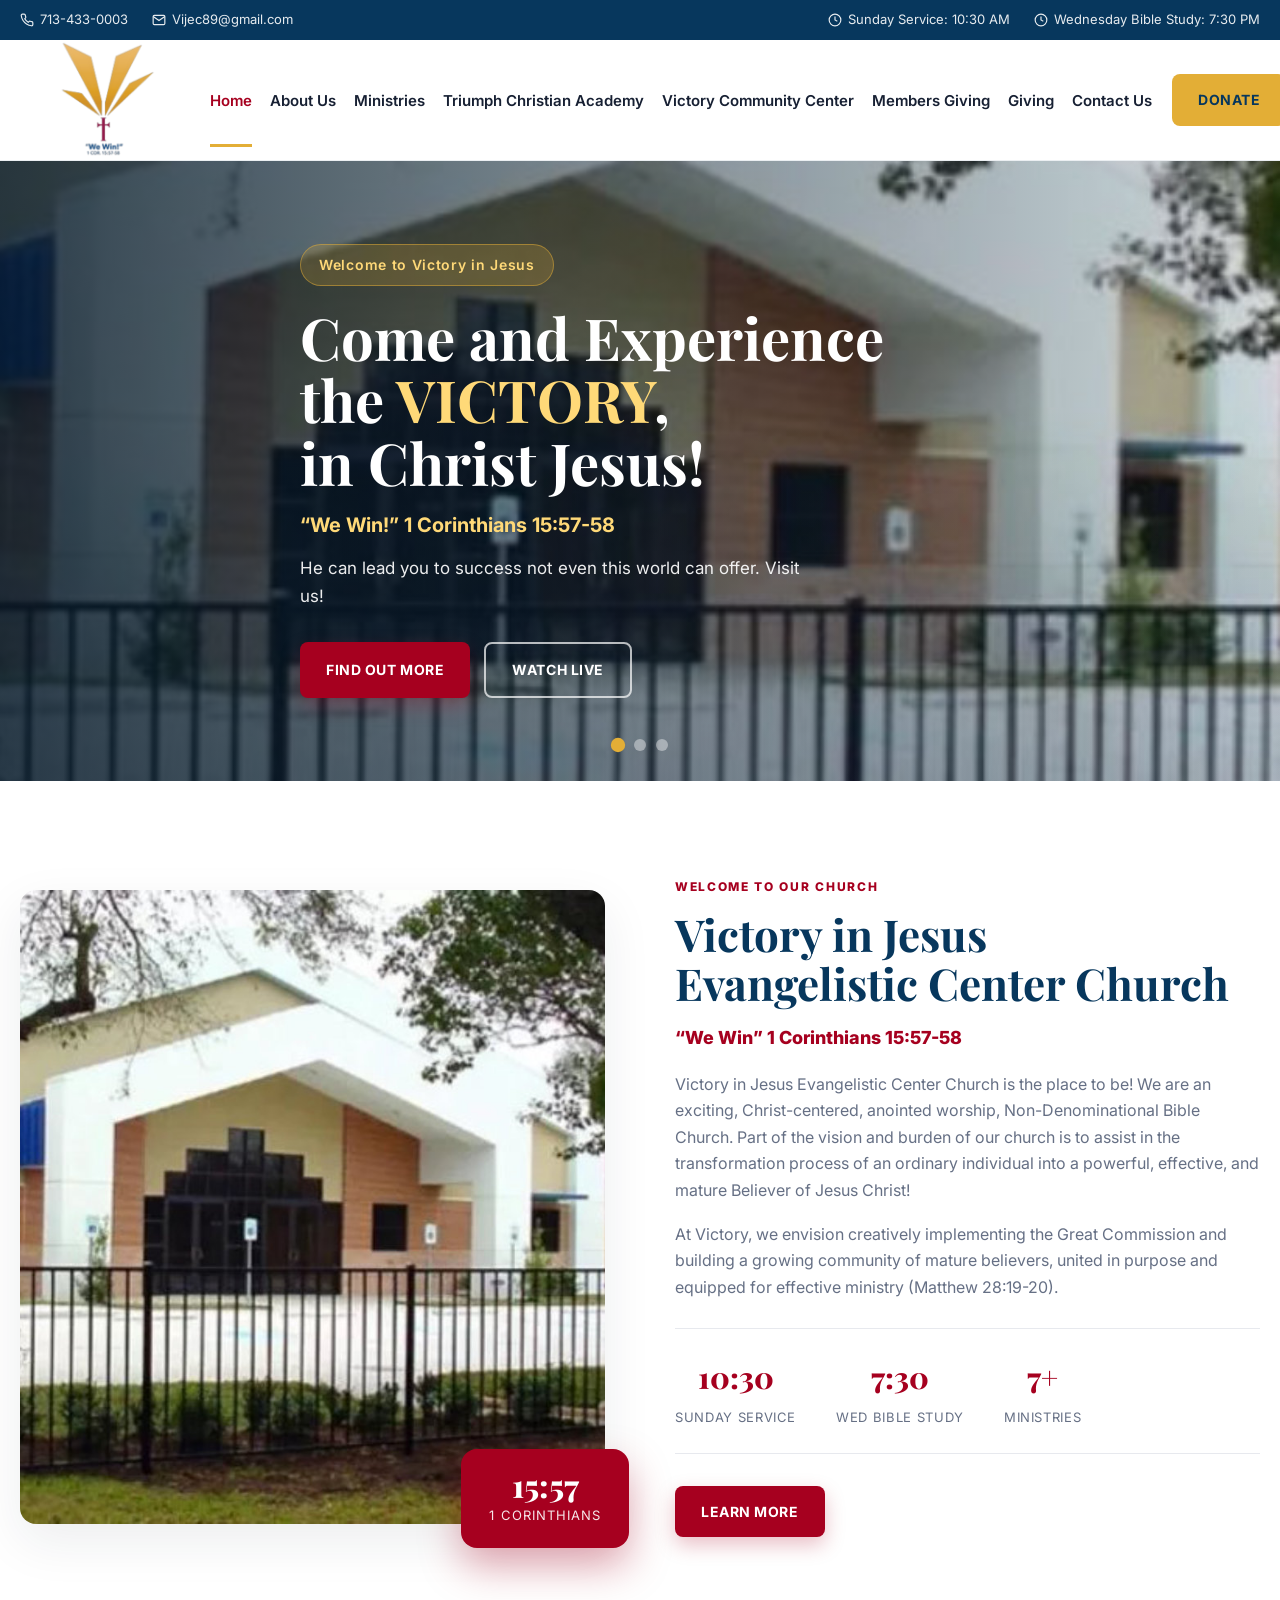
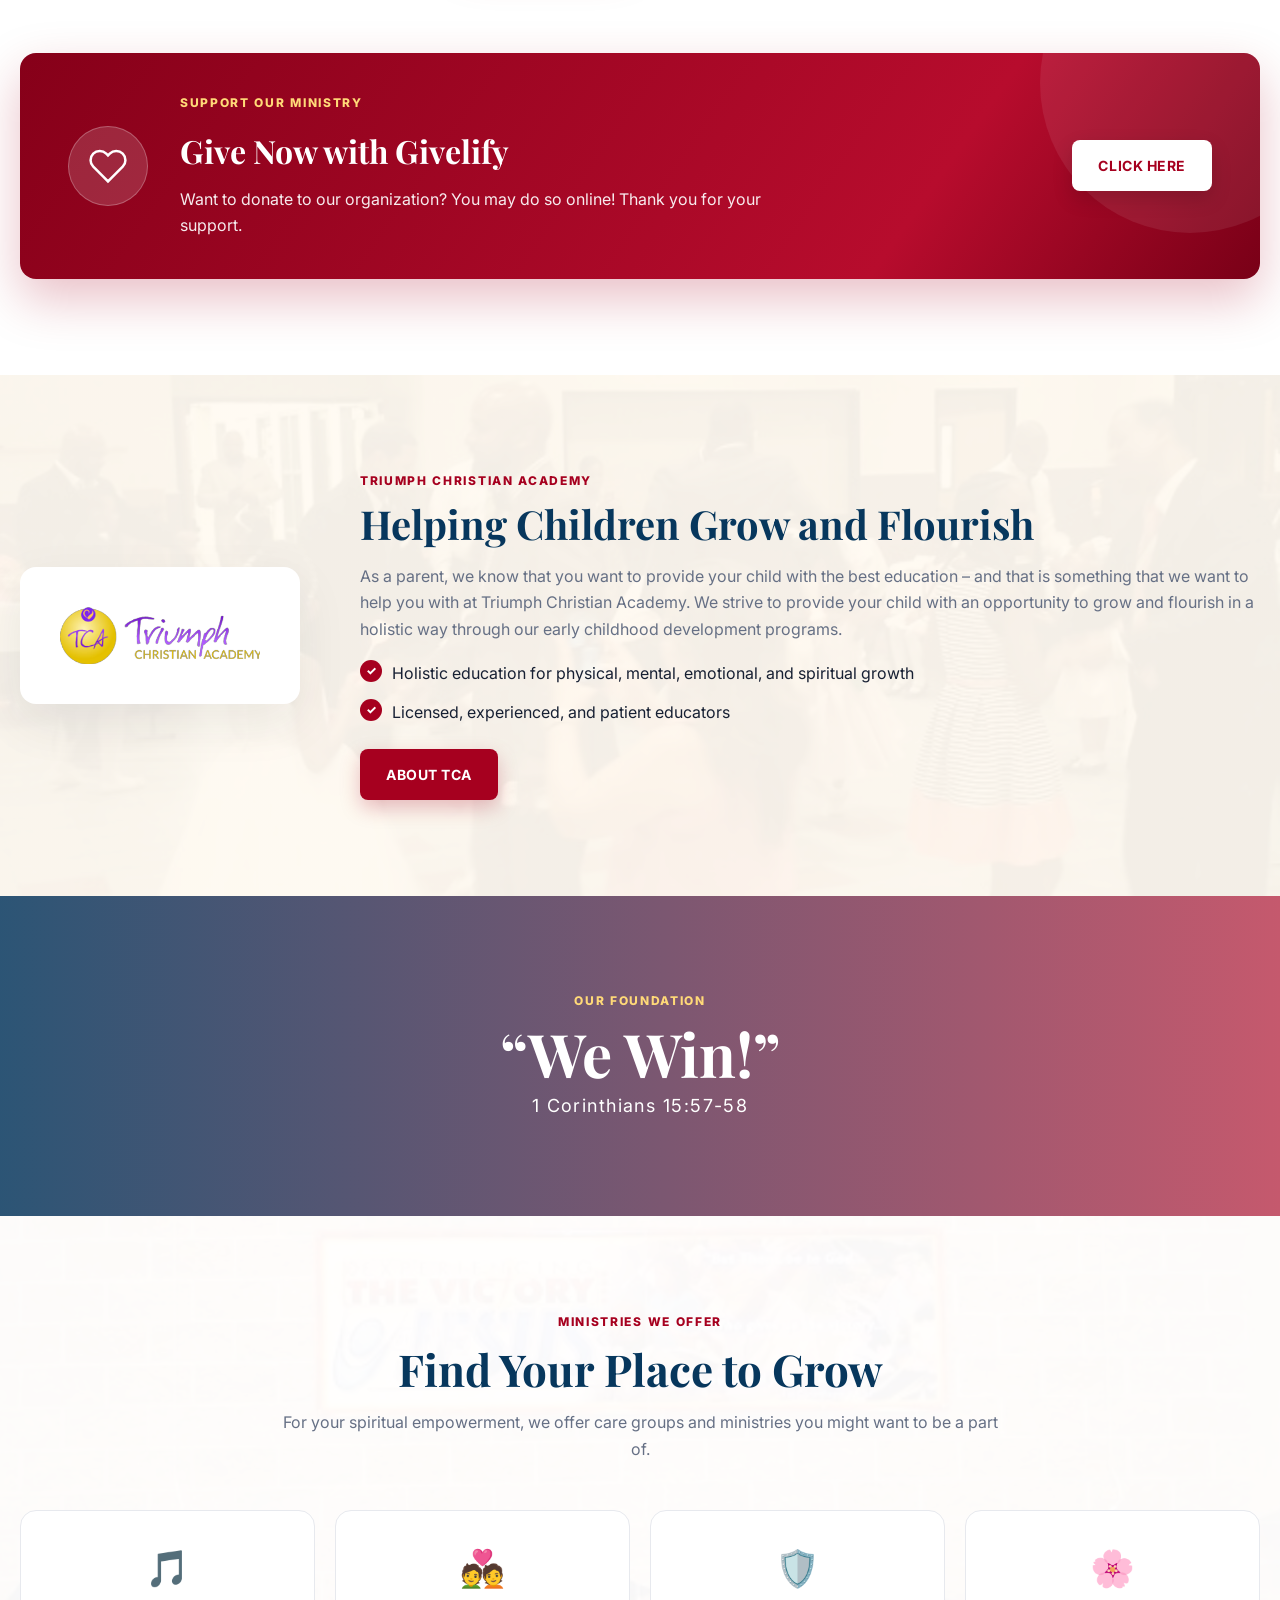
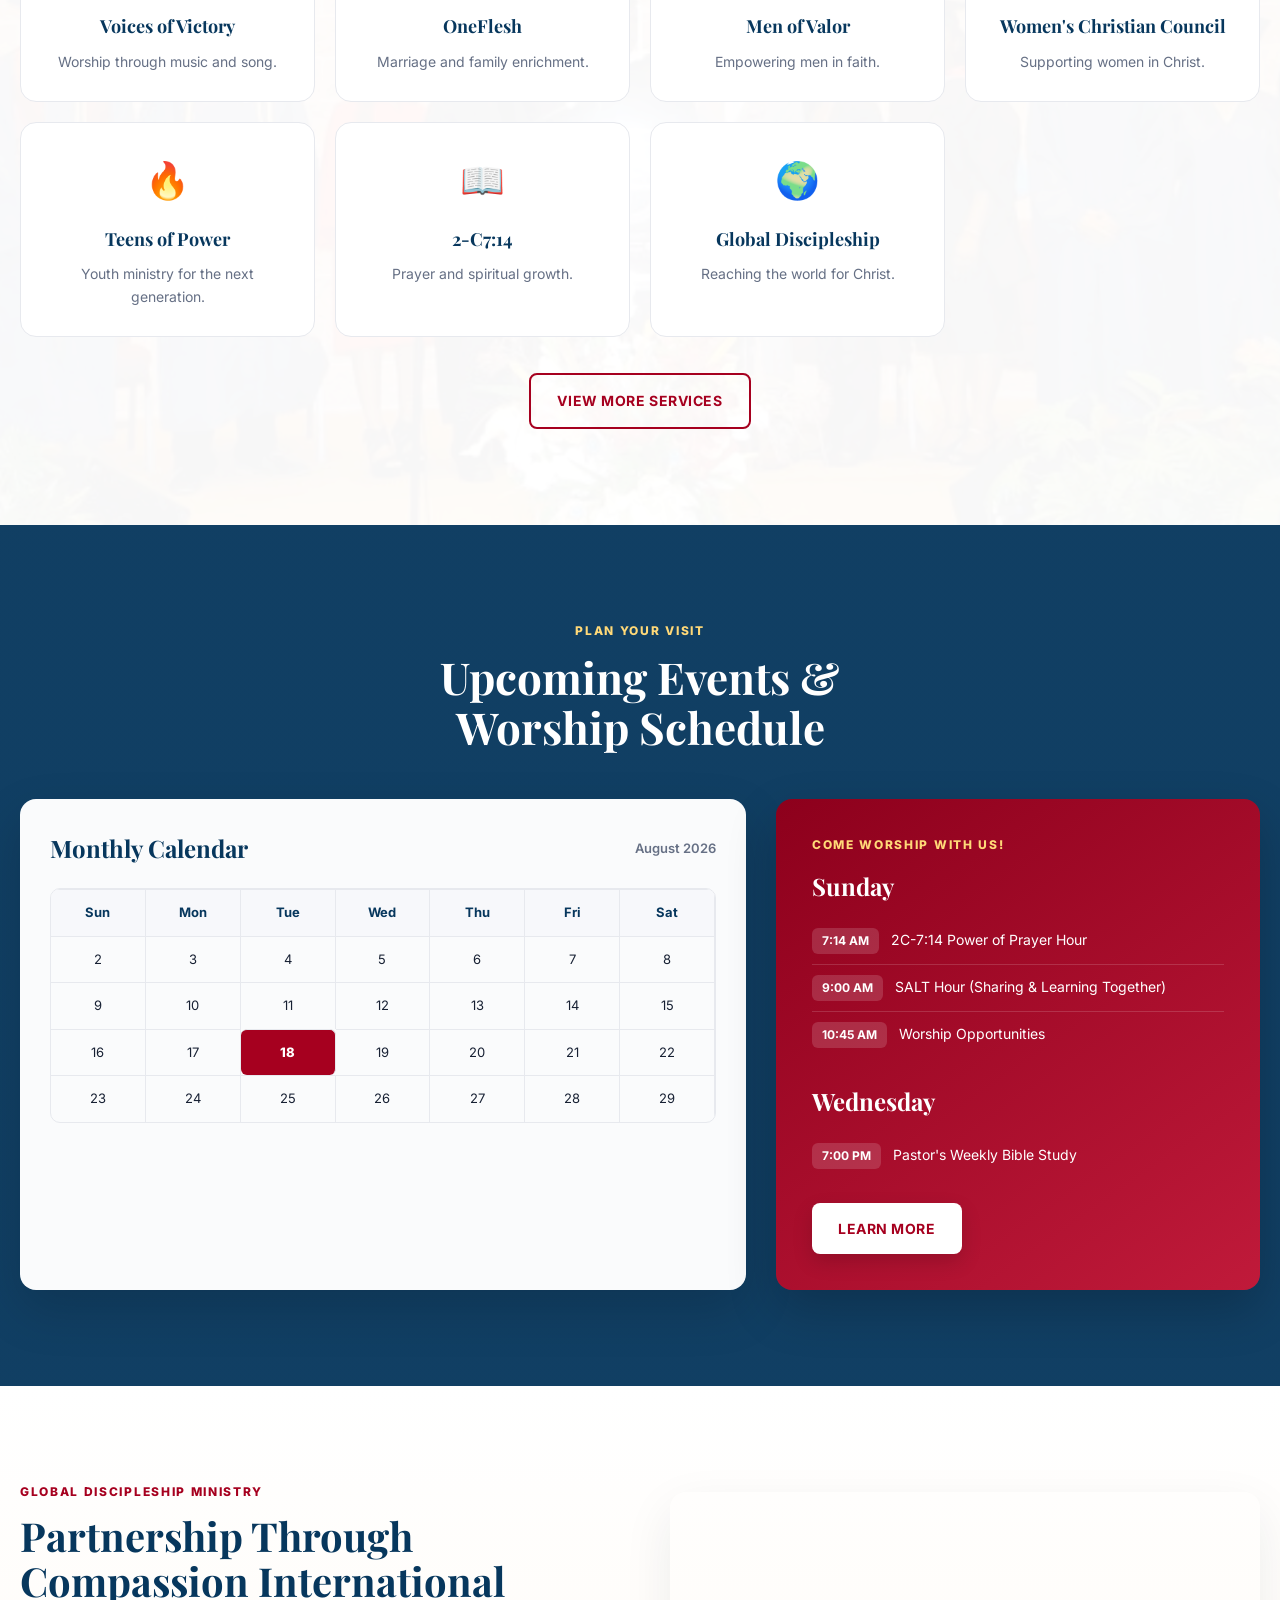
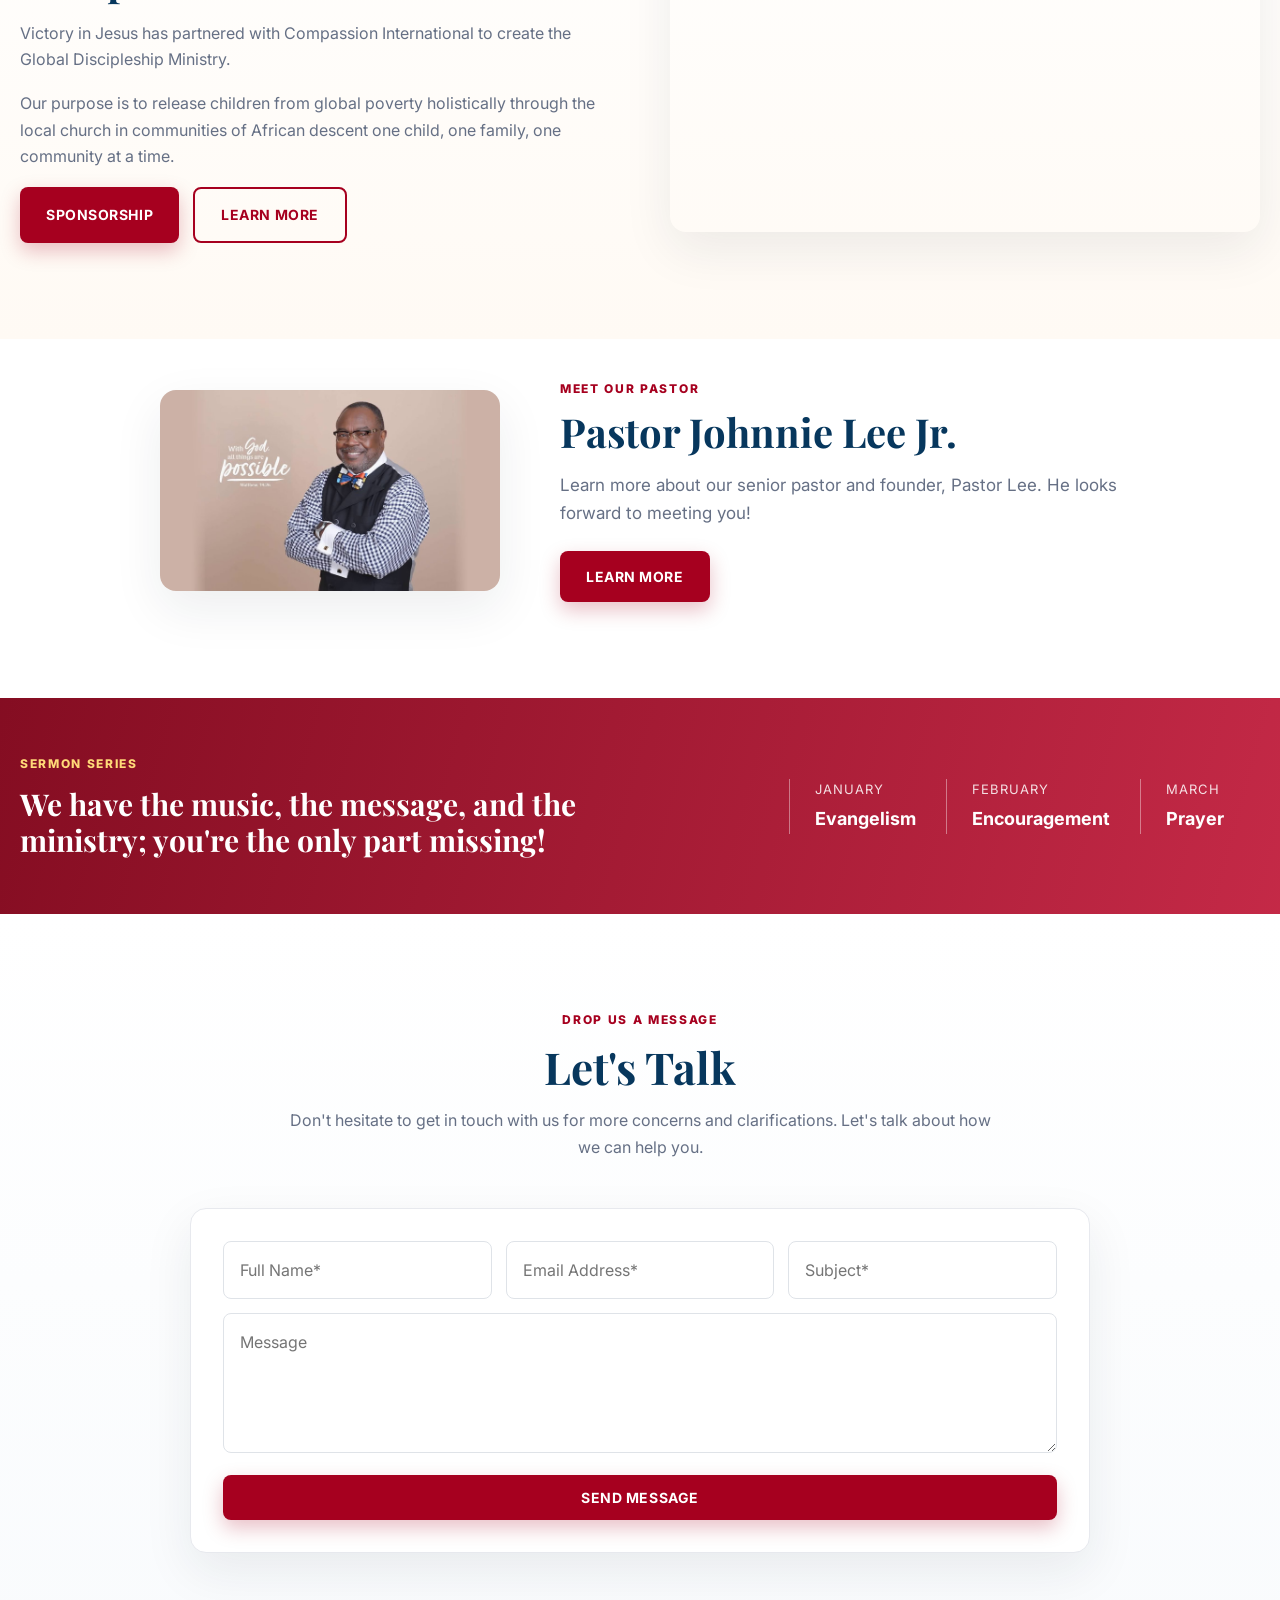
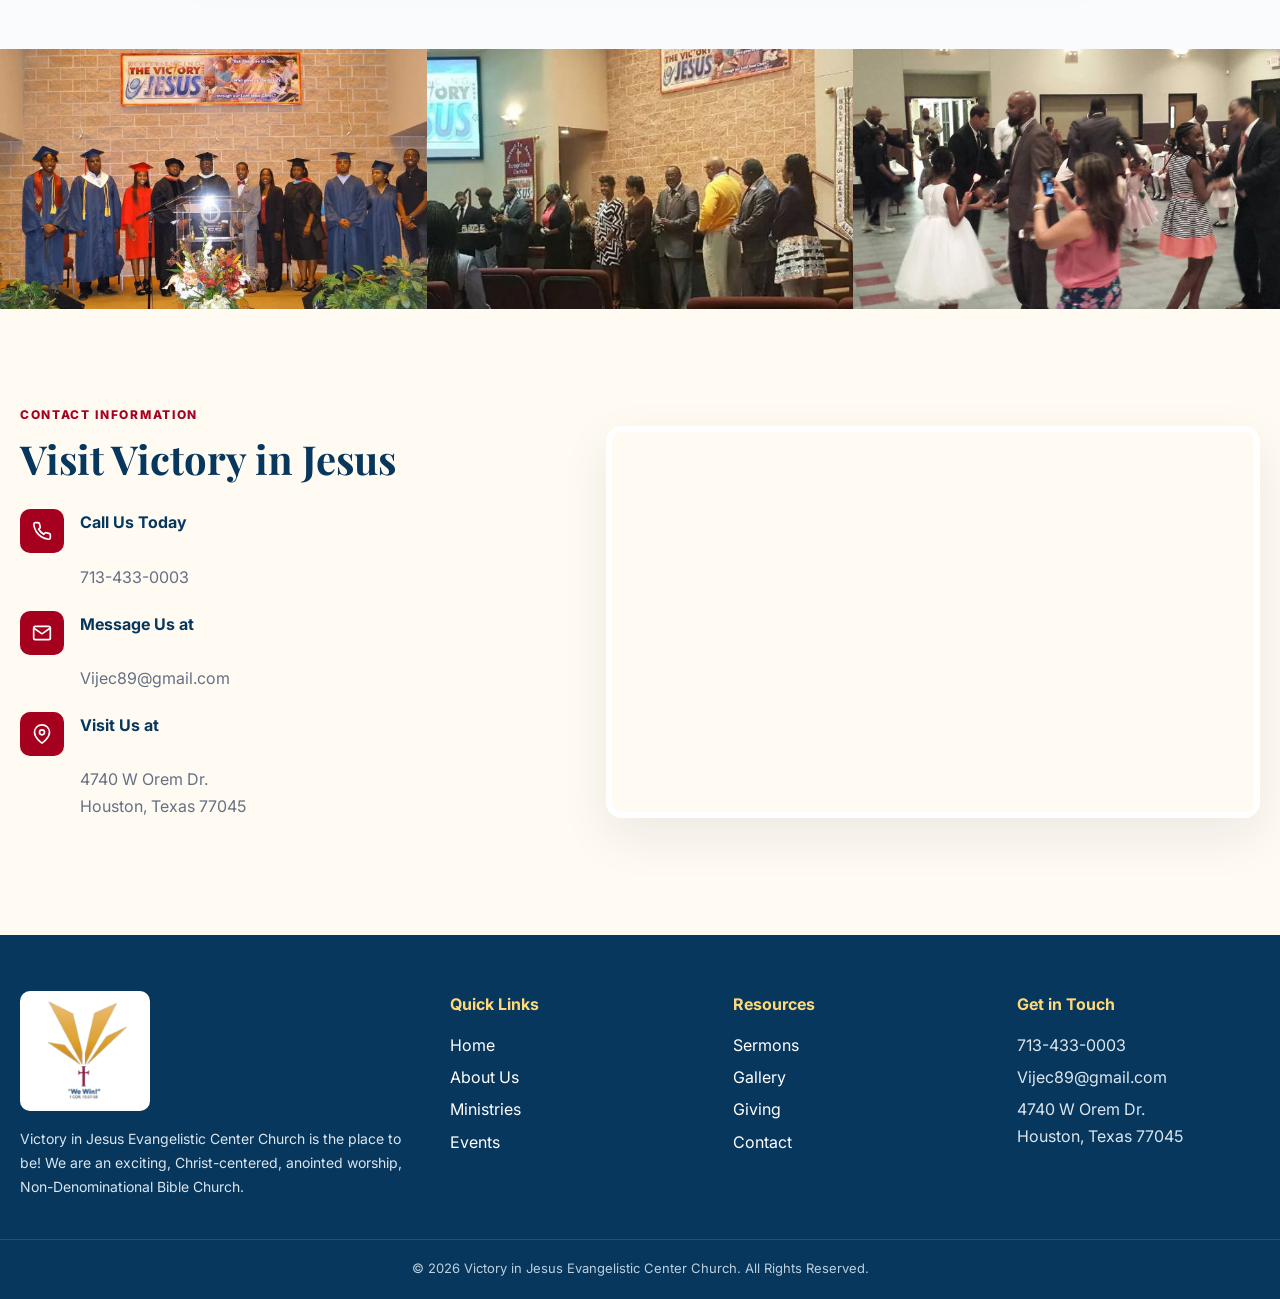
==== index2.html @ 9e67692f "Add index2.html and style2.css with modern layout and flashing image banner" ====
<!DOCTYPE html>
<html lang="en">
<head>
  <meta charset="UTF-8" />
  <meta name="viewport" content="width=device-width, initial-scale=1.0" />
  <title>Victory in Jesus Evangelistic Center Church</title>
  <meta name="description" content="Victory in Jesus Evangelistic Center Church offers spiritual connectedness in all our worship services. Join us as we praise and glorify the Lord." />
  <link rel="stylesheet" href="style2.css" />
</head>
<body>
  <!-- Top Info Bar -->
  <div class="topbar">
    <div class="container topbar-inner">
      <div class="topbar-left">
        <span class="topbar-item"><svg viewBox="0 0 24 24" width="14" height="14" fill="none" stroke="currentColor" stroke-width="2"><path d="M22 16.92v3a2 2 0 0 1-2.18 2 19.79 19.79 0 0 1-8.63-3.07 19.5 19.5 0 0 1-6-6 19.79 19.79 0 0 1-3.07-8.67A2 2 0 0 1 4.11 2h3a2 2 0 0 1 2 1.72c.127.96.361 1.903.7 2.81a2 2 0 0 1-.45 2.11L8.09 9.91a16 16 0 0 0 6 6l1.27-1.27a2 2 0 0 1 2.11-.45c.907.339 1.85.573 2.81.7A2 2 0 0 1 22 16.92z"/></svg> 713-433-0003</span>
        <span class="topbar-item"><svg viewBox="0 0 24 24" width="14" height="14" fill="none" stroke="currentColor" stroke-width="2"><path d="M4 4h16c1.1 0 2 .9 2 2v12c0 1.1-.9 2-2 2H4c-1.1 0-2-.9-2-2V6c0-1.1.9-2 2-2z"/><polyline points="22,6 12,13 2,6"/></svg> Vijec89@gmail.com</span>
      </div>
      <div class="topbar-right">
        <span class="topbar-item"><svg viewBox="0 0 24 24" width="14" height="14" fill="none" stroke="currentColor" stroke-width="2"><circle cx="12" cy="12" r="10"/><polyline points="12 6 12 12 16 14"/></svg> Sunday Service: 10:30 AM</span>
        <span class="topbar-item"><svg viewBox="0 0 24 24" width="14" height="14" fill="none" stroke="currentColor" stroke-width="2"><circle cx="12" cy="12" r="10"/><polyline points="12 6 12 12 16 14"/></svg> Wednesday Bible Study: 7:30 PM</span>
      </div>
    </div>
  </div>

  <!-- Header / Navigation -->
  <header class="site-header">
    <div class="container nav-wrap">
      <a class="brand" href="#home"><img src="assets/logo.png" alt="Victory in Jesus Evangelistic Center Church logo" /></a>
      <nav class="main-nav">
        <a href="#home" class="active">Home</a>
        <a href="#about">About Us</a>
        <a href="#ministries">Ministries</a>
        <a href="https://www.triumphchristianacademy.org/" target="_blank" rel="noopener">Triumph Christian Academy</a>
        <a href="#community">Victory Community Center</a>
        <a href="https://www.eservicepayments.com/cgi-bin/Vanco_ver3.vps?appver3=Fi1giPL8kwX_Oe1AO50jRn6QIRr09kpS1Me50FRWV3vHO3iVYxvvxhHjRfLOeq662EvVVAEjqawDomKT1pbouVjZ_iTML1SszO93DL1hI_k=" target="_blank" rel="noopener">Members Giving</a>
        <a href="#donation">Giving</a>
        <a href="#contact">Contact Us</a>
      </nav>
      <a class="btn btn-donate" href="#donation">Donate</a>
    </div>
  </header>

  <main>
    <!-- Hero Banner with Flashing Images -->
    <section class="hero" id="home">
      <div class="hero-slider">
        <div class="slide slide-1 active"></div>
        <div class="slide slide-2"></div>
        <div class="slide slide-3"></div>
      </div>
      <div class="hero-overlay"></div>
      <div class="container hero-copy">
        <span class="hero-badge">Welcome to Victory in Jesus</span>
        <h1>Come and Experience the <span class="accent">VICTORY</span>, in Christ Jesus!</h1>
        <p class="scripture">“We Win!” 1 Corinthians 15:57-58</p>
        <p class="hero-sub">He can lead you to success not even this world can offer. Visit us!</p>
        <div class="actions">
          <a class="btn btn-primary" href="#about">Find Out More</a>
          <a class="btn btn-ghost" href="#sermons">Watch Live</a>
        </div>
      </div>
      <div class="hero-dots">
        <span class="dot active" data-slide="0"></span>
        <span class="dot" data-slide="1"></span>
        <span class="dot" data-slide="2"></span>
      </div>
    </section>

    <!-- About / Welcome -->
    <section class="section about-section reveal" id="about">
      <div class="container about-grid">
        <div class="about-image">
          <img src="assets/church.jpg" alt="Victory in Jesus Evangelistic Center Church building" />
          <div class="about-badge">
            <span class="badge-num">15:57</span>
            <span class="badge-text">1 Corinthians</span>
          </div>
        </div>
        <div class="about-content">
          <span class="section-kicker">Welcome to Our Church</span>
          <h2>Victory in Jesus Evangelistic Center Church</h2>
          <p class="lead">“We Win” 1 Corinthians 15:57-58</p>
          <p>Victory in Jesus Evangelistic Center Church is the place to be! We are an exciting, Christ-centered, anointed worship, Non-Denominational Bible Church. Part of the vision and burden of our church is to assist in the transformation process of an ordinary individual into a powerful, effective, and mature Believer of Jesus Christ!</p>
          <p>At Victory, we envision creatively implementing the Great Commission and building a growing community of mature believers, united in purpose and equipped for effective ministry (Matthew 28:19-20).</p>
          <div class="about-stats">
            <div class="stat"><span class="stat-num">10:30</span><span class="stat-label">Sunday Service</span></div>
            <div class="stat"><span class="stat-num">7:30</span><span class="stat-label">Wed Bible Study</span></div>
            <div class="stat"><span class="stat-num">7+</span><span class="stat-label">Ministries</span></div>
          </div>
          <a class="btn btn-primary" href="#ministries">Learn More</a>
        </div>
      </div>
    </section>

    <!-- Giving Feature -->
    <section class="section giving-section reveal" id="donation">
      <div class="container">
        <div class="giving-card">
          <div class="giving-icon">
            <svg viewBox="0 0 24 24" width="40" height="40" fill="none" stroke="currentColor" stroke-width="1.5"><path d="M20.84 4.61a5.5 5.5 0 0 0-7.78 0L12 5.67l-1.06-1.06a5.5 5.5 0 0 0-7.78 7.78l1.06 1.06L12 21.23l7.78-7.78 1.06-1.06a5.5 5.5 0 0 0 0-7.78z"/></svg>
          </div>
          <div class="giving-content">
            <span class="section-kicker light">Support Our Ministry</span>
            <h2>Give Now with Givelify</h2>
            <p>Want to donate to our organization? You may do so online! Thank you for your support.</p>
          </div>
          <a class="btn btn-light" href="https://www.givelify.com/donate/victory-in-jesus-evangelistic-center-church-houston-tx-2j7wy5MjAzMTk=/donation/amount" target="_blank" rel="noopener">Click Here</a>
        </div>
      </div>
    </section>

    <!-- Triumph Christian Academy -->
    <section class="section academy-section reveal">
      <div class="container academy-grid">
        <div class="academy-logo">
          <img src="assets/tca-logo.png" alt="Triumph Christian Academy logo" />
        </div>
        <div class="academy-content">
          <span class="section-kicker">Triumph Christian Academy</span>
          <h2>Helping Children Grow and Flourish</h2>
          <p>As a parent, we know that you want to provide your child with the best education – and that is something that we want to help you with at Triumph Christian Academy. We strive to provide your child with an opportunity to grow and flourish in a holistic way through our early childhood development programs.</p>
          <ul class="check-list">
            <li>Holistic education for physical, mental, emotional, and spiritual growth</li>
            <li>Licensed, experienced, and patient educators</li>
          </ul>
          <a class="btn btn-primary" href="https://www.triumphchristianacademy.org/" target="_blank" rel="noopener">About TCA</a>
        </div>
      </div>
    </section>

    <!-- Scripture Parallax -->
    <section class="parallax-band parallax-faith" aria-label="Scripture highlight">
      <div class="parallax-overlay"></div>
      <div class="container parallax-content reveal">
        <span class="section-kicker light">Our Foundation</span>
        <h2>“We Win!”</h2>
        <p>1 Corinthians 15:57-58</p>
      </div>
    </section>

    <!-- Ministries -->
    <section class="section ministries-section reveal" id="ministries">
      <div class="container">
        <div class="section-heading centered">
          <span class="section-kicker">Ministries We Offer</span>
          <h2>Find Your Place to Grow</h2>
          <p>For your spiritual empowerment, we offer care groups and ministries you might want to be a part of.</p>
        </div>
        <div class="ministry-grid">
          <div class="ministry-card"><div class="ministry-icon">🎵</div><h3>Voices of Victory</h3><p>Worship through music and song.</p></div>
          <div class="ministry-card"><div class="ministry-icon">💑</div><h3>OneFlesh</h3><p>Marriage and family enrichment.</p></div>
          <div class="ministry-card"><div class="ministry-icon">🛡️</div><h3>Men of Valor</h3><p>Empowering men in faith.</p></div>
          <div class="ministry-card"><div class="ministry-icon">🌸</div><h3>Women's Christian Council</h3><p>Supporting women in Christ.</p></div>
          <div class="ministry-card"><div class="ministry-icon">🔥</div><h3>Teens of Power</h3><p>Youth ministry for the next generation.</p></div>
          <div class="ministry-card"><div class="ministry-icon">📖</div><h3>2-C7:14</h3><p>Prayer and spiritual growth.</p></div>
          <div class="ministry-card"><div class="ministry-icon">🌍</div><h3>Global Discipleship</h3><p>Reaching the world for Christ.</p></div>
        </div>
        <div class="centered"><a class="btn btn-outline" href="#ministries">View More Services</a></div>
      </div>
    </section>

    <!-- Events & Worship -->
    <section class="section events-section reveal" id="events">
      <div class="container">
        <div class="section-heading centered">
          <span class="section-kicker light">Plan Your Visit</span>
          <h2>Upcoming Events & Worship Schedule</h2>
        </div>
        <div class="events-grid">
          <div class="calendar-card">
            <div class="calendar-head"><h3>Monthly Calendar</h3><span>August 2026</span></div>
            <div class="calendar">
              <div class="calendar-weekdays"><span>Sun</span><span>Mon</span><span>Tue</span><span>Wed</span><span>Thu</span><span>Fri</span><span>Sat</span></div>
              <div class="calendar-days">
                <span>2</span><span>3</span><span>4</span><span>5</span><span>6</span><span>7</span><span>8</span>
                <span>9</span><span>10</span><span>11</span><span>12</span><span>13</span><span>14</span><span>15</span>
                <span>16</span><span>17</span><span class="event-day">18</span><span>19</span><span>20</span><span>21</span><span>22</span>
                <span>23</span><span>24</span><span>25</span><span>26</span><span>27</span><span>28</span><span>29</span>
              </div>
            </div>
          </div>
          <div class="worship-card">
            <span class="section-kicker light">Come Worship with Us!</span>
            <div class="worship-day">
              <h3>Sunday</h3>
              <ul>
                <li><span class="time">7:14 AM</span> 2C-7:14 Power of Prayer Hour</li>
                <li><span class="time">9:00 AM</span> SALT Hour (Sharing & Learning Together)</li>
                <li><span class="time">10:45 AM</span> Worship Opportunities</li>
              </ul>
            </div>
            <div class="worship-day">
              <h3>Wednesday</h3>
              <ul>
                <li><span class="time">7:00 PM</span> Pastor's Weekly Bible Study</li>
              </ul>
            </div>
            <a class="btn btn-light" href="#contact">Learn More</a>
          </div>
        </div>
      </div>
    </section>

    <!-- Global Discipleship -->
    <section class="section discipleship-section reveal">
      <div class="container discipleship-grid">
        <div class="discipleship-content">
          <span class="section-kicker">Global Discipleship Ministry</span>
          <h2>Partnership Through Compassion International</h2>
          <p>Victory in Jesus has partnered with Compassion International to create the Global Discipleship Ministry.</p>
          <p>Our purpose is to release children from global poverty holistically through the local church in communities of African descent one child, one family, one community at a time.</p>
          <div class="actions">
            <a class="btn btn-primary" href="http://forms.compassion.com/churches/victoryinjesusevangelisticcenter" target="_blank" rel="noopener">Sponsorship</a>
            <a class="btn btn-outline" href="https://www.compassion.com/church-engagement/" target="_blank" rel="noopener">Learn More</a>
          </div>
        </div>
        <div class="discipleship-media">
          <video class="dominican-video" autoplay muted loop playsinline src="assets/dominican.mp4"></video>
        </div>
      </div>
    </section>

    <!-- Pastor -->
    <section class="section pastor-section reveal">
      <div class="container pastor-grid">
        <div class="pastor-image">
          <img src="assets/pastor.jpg" alt="Pastor Johnnie Lee Jr." />
        </div>
        <div class="pastor-content">
          <span class="section-kicker">Meet Our Pastor</span>
          <h2>Pastor Johnnie Lee Jr.</h2>
          <p>Learn more about our senior pastor and founder, Pastor Lee. He looks forward to meeting you!</p>
          <a class="btn btn-primary" href="#about">Learn More</a>
        </div>
      </div>
    </section>

    <!-- Sermon Series -->
    <section class="sermon-strip reveal" id="sermons">
      <div class="container sermon-inner">
        <div class="sermon-heading">
          <span class="section-kicker light">Sermon Series</span>
          <h2>We have the music, the message, and the ministry; you're the only part missing!</h2>
        </div>
        <div class="series-list">
          <div class="series-item"><span class="series-month">January</span><strong>Evangelism</strong></div>
          <div class="series-item"><span class="series-month">February</span><strong>Encouragement</strong></div>
          <div class="series-item"><span class="series-month">March</span><strong>Prayer</strong></div>
        </div>
      </div>
    </section>

    <!-- Contact -->
    <section class="section contact-section reveal" id="contact">
      <div class="container">
        <div class="section-heading centered">
          <span class="section-kicker">Drop Us a Message</span>
          <h2>Let's Talk</h2>
          <p>Don't hesitate to get in touch with us for more concerns and clarifications. Let's talk about how we can help you.</p>
        </div>
        <form class="contact-form">
          <div class="form-row">
            <input type="text" placeholder="Full Name*" />
            <input type="email" placeholder="Email Address*" />
            <input type="text" placeholder="Subject*" />
          </div>
          <textarea placeholder="Message"></textarea>
          <button class="btn btn-primary" type="submit">Send Message</button>
        </form>
      </div>
    </section>

    <!-- Gallery -->
    <section class="gallery reveal" id="gallery">
      <div class="gallery-row">
        <div class="gallery-item"><img src="assets/gallery1.jpg" alt="Church community"/></div>
        <div class="gallery-item"><img src="assets/gallery2.jpg" alt="Church service"/></div>
        <div class="gallery-item"><img src="assets/gallery3.jpg" alt="Church fellowship"/></div>
      </div>
    </section>

    <!-- Location -->
    <section class="section location-section reveal" id="community">
      <div class="container location-grid">
        <div class="location-info">
          <span class="section-kicker">Contact Information</span>
          <h2>Visit Victory in Jesus</h2>
          <div class="contact-item">
            <div class="contact-icon"><svg viewBox="0 0 24 24" width="20" height="20" fill="none" stroke="currentColor" stroke-width="2"><path d="M22 16.92v3a2 2 0 0 1-2.18 2 19.79 19.79 0 0 1-8.63-3.07 19.5 19.5 0 0 1-6-6 19.79 19.79 0 0 1-3.07-8.67A2 2 0 0 1 4.11 2h3a2 2 0 0 1 2 1.72c.127.96.361 1.903.7 2.81a2 2 0 0 1-.45 2.11L8.09 9.91a16 16 0 0 0 6 6l1.27-1.27a2 2 0 0 1 2.11-.45c.907.339 1.85.573 2.81.7A2 2 0 0 1 22 16.92z"/></svg></div>
            <div><strong>Call Us Today</strong><br/>713-433-0003</div>
          </div>
          <div class="contact-item">
            <div class="contact-icon"><svg viewBox="0 0 24 24" width="20" height="20" fill="none" stroke="currentColor" stroke-width="2"><path d="M4 4h16c1.1 0 2 .9 2 2v12c0 1.1-.9 2-2 2H4c-1.1 0-2-.9-2-2V6c0-1.1.9-2 2-2z"/><polyline points="22,6 12,13 2,6"/></svg></div>
            <div><strong>Message Us at</strong><br/>Vijec89@gmail.com</div>
          </div>
          <div class="contact-item">
            <div class="contact-icon"><svg viewBox="0 0 24 24" width="20" height="20" fill="none" stroke="currentColor" stroke-width="2"><path d="M21 10c0 7-9 13-9 13s-9-6-9-13a9 9 0 0 1 18 0z"/><circle cx="12" cy="10" r="3"/></svg></div>
            <div><strong>Visit Us at</strong><br/>4740 W Orem Dr.<br/>Houston, Texas 77045</div>
          </div>
        </div>
        <div class="map-wrap"><iframe src="https://www.google.com/maps/embed?pb=!1m18!1m12!1m3!1d3468.1690377111136!2d-95.45363838497998!3d29.62783334508753!2m3!1f0!2f0!3f0!3m2!1i1024!2i768!4f13.1!3m3!1m2!1s0x8640ebb37f9143eb%3A0x9636a3b5bf535cc!2s4740%20W%20Orem%20Dr%2C%20Houston%2C%20TX%2077045%2C%20USA!5e0!3m2!1sen!2sph!4v1651695103146!5m2!1sen!2sph" style="border:0;" allowfullscreen="" loading="lazy" referrerpolicy="no-referrer-when-downgrade"></iframe></div>
      </div>
    </section>
  </main>

  <!-- Footer -->
  <footer class="footer">
    <div class="container footer-grid">
      <div class="footer-brand">
        <img src="assets/logo.png" alt="Victory in Jesus logo" class="footer-logo" />
        <p>Victory in Jesus Evangelistic Center Church is the place to be! We are an exciting, Christ-centered, anointed worship, Non-Denominational Bible Church.</p>
      </div>
      <div class="footer-col">
        <h4>Quick Links</h4>
        <a href="#home">Home</a>
        <a href="#about">About Us</a>
        <a href="#ministries">Ministries</a>
        <a href="#events">Events</a>
      </div>
      <div class="footer-col">
        <h4>Resources</h4>
        <a href="#sermons">Sermons</a>
        <a href="#gallery">Gallery</a>
        <a href="#donation">Giving</a>
        <a href="#contact">Contact</a>
      </div>
      <div class="footer-col">
        <h4>Get in Touch</h4>
        <p>713-433-0003</p>
        <p>Vijec89@gmail.com</p>
        <p>4740 W Orem Dr.<br/>Houston, Texas 77045</p>
      </div>
    </div>
    <div class="copyright">© 2026 Victory in Jesus Evangelistic Center Church. All Rights Reserved.</div>
  </footer>

  <script>
    // Reveal on scroll
    const revealItems = document.querySelectorAll('.reveal');
    if ('IntersectionObserver' in window) {
      const observer = new IntersectionObserver((entries, obs) => {
        entries.forEach(entry => {
          if (entry.isIntersecting) {
            entry.target.classList.add('is-visible');
            obs.unobserve(entry.target);
          }
        });
      }, { threshold: 0.12 });
      revealItems.forEach(item => observer.observe(item));
    } else {
      revealItems.forEach(item => item.classList.add('is-visible'));
    }

    // Hero image slider (flashing images)
    const slides = document.querySelectorAll('.slide');
    const dots = document.querySelectorAll('.dot');
    let currentSlide = 0;
    const slideInterval = 4000;

    function goToSlide(index) {
      slides.forEach(s => s.classList.remove('active'));
      dots.forEach(d => d.classList.remove('active'));
      slides[index].classList.add('active');
      dots[index].classList.add('active');
      currentSlide = index;
    }

    function nextSlide() {
      goToSlide((currentSlide + 1) % slides.length);
    }

    setInterval(nextSlide, slideInterval);

    dots.forEach((dot, i) => {
      dot.addEventListener('click', () => goToSlide(i));
    });
  </script>

</body>
</html>
---- style2.css ----
@import url('https://fonts.googleapis.com/css2?family=Playfair+Display:wght@500;600;700;800&family=Inter:wght@400;500;600;700;800&display=swap');

:root{
  --navy:#0b3f69;
  --deep:#07375d;
  --burgundy:#a6001f;
  --burgundy-dark:#7d0017;
  --gold:#e3ae36;
  --gold-light:#ffd978;
  --ink:#172033;
  --muted:#667085;
  --cream:#fffaf2;
  --line:#e7e9ee;
  --white:#fff;
  --shadow:0 18px 50px rgba(23,32,51,.08);
  --shadow-hover:0 24px 60px rgba(23,32,51,.14);
  --radius:16px;
  --transition:.3s cubic-bezier(.2,.7,.2,1);
}

*{box-sizing:border-box}
html{scroll-behavior:smooth}
body{margin:0;font-family:'Inter',sans-serif;color:var(--ink);background:#fff;line-height:1.65;overflow-x:hidden}
img{max-width:100%;display:block}
a{text-decoration:none;color:inherit}
button,input,textarea{font-family:inherit}
.container{width:min(1280px,calc(100% - 40px));margin:auto}

h1,h2,h3,.hero-badge{font-family:'Playfair Display',serif}

/* ===== Top Bar ===== */
.topbar{background:var(--deep);color:#fff;font-size:13px}
.topbar-inner{display:flex;justify-content:space-between;align-items:center;min-height:40px;flex-wrap:wrap;gap:10px}
.topbar-left,.topbar-right{display:flex;gap:24px;align-items:center;flex-wrap:wrap}
.topbar-item{display:inline-flex;align-items:center;gap:6px;opacity:.9}
.topbar-item svg{flex-shrink:0}

/* ===== Header / Nav ===== */
.site-header{background:rgba(255,255,255,.96);position:sticky;top:0;z-index:50;border-bottom:1px solid rgba(10,57,97,.08);backdrop-filter:blur(14px);-webkit-backdrop-filter:blur(14px);transition:box-shadow .25s ease}
.site-header:hover{box-shadow:0 10px 30px rgba(7,55,93,.07)}
.nav-wrap{display:flex;align-items:center;gap:20px;min-height:96px}
.brand{flex-shrink:0}
.brand img{width:170px;height:120px;object-fit:contain}
.main-nav{margin-left:auto;display:flex;gap:18px;font-size:15px;font-weight:600;white-space:nowrap}
.main-nav a{padding:36px 0 30px;border-bottom:3px solid transparent;transition:color .2s,border-color .2s,transform .2s;position:relative}
.main-nav a:hover,.main-nav .active{color:var(--burgundy);border-color:var(--gold)}
.main-nav a:hover{transform:translateY(-2px)}

/* ===== Buttons ===== */
.btn{display:inline-flex;align-items:center;justify-content:center;border:0;border-radius:8px;padding:14px 26px;font-size:14px;font-weight:700;text-transform:uppercase;letter-spacing:.04em;cursor:pointer;transition:transform .22s,box-shadow .22s,filter .22s;gap:8px}
.btn:hover{transform:translateY(-2px)}
.btn-primary{background:var(--burgundy);color:#fff;box-shadow:0 8px 20px rgba(166,0,31,.25)}
.btn-primary:hover{background:var(--burgundy-dark);box-shadow:0 12px 28px rgba(166,0,31,.35)}
.btn-ghost{background:transparent;border:2px solid rgba(255,255,255,.7);color:#fff}
.btn-ghost:hover{background:rgba(255,255,255,.15);border-color:#fff}
.btn-light{background:#fff;color:var(--burgundy);box-shadow:0 8px 20px rgba(0,0,0,.15)}
.btn-light:hover{background:var(--gold-light);color:var(--burgundy-dark)}
.btn-outline{background:transparent;border:2px solid var(--burgundy);color:var(--burgundy)}
.btn-outline:hover{background:var(--burgundy);color:#fff}
.btn-donate{min-width:112px;flex-shrink:0;background:var(--gold);color:var(--deep)}
.btn-donate:hover{background:var(--gold-light)}

/* ===== Hero Slider ===== */
.hero{position:relative;min-height:620px;display:grid;align-items:center;overflow:hidden}
.hero-slider{position:absolute;inset:0}
.slide{position:absolute;inset:0;background-size:cover;background-position:center;opacity:0;transition:opacity 1.2s ease}
.slide.active{opacity:1}
.slide-1{background-image:url('assets/church.jpg')}
.slide-2{background-image:url('assets/gallery1.jpg')}
.slide-3{background-image:url('assets/gallery2.jpg')}
.hero-overlay{position:absolute;inset:0;background:linear-gradient(90deg,rgba(5,24,40,.82),rgba(5,24,40,.45) 55%,rgba(5,24,40,.15)),linear-gradient(0deg,rgba(7,55,93,.2),transparent 60%)}
.hero-copy{position:relative;z-index:4;color:#fff;max-width:680px;padding:60px 0}
.hero-badge{display:inline-block;background:rgba(227,174,54,.2);border:1px solid rgba(227,174,54,.5);color:var(--gold-light);padding:8px 18px;border-radius:999px;font-size:14px;letter-spacing:.05em;margin-bottom:20px;font-family:'Inter',sans-serif;font-weight:600}
.hero h1{font-size:58px;line-height:1.08;margin:0 0 16px;text-wrap:balance}
.hero h1 .accent{color:var(--gold-light)}
.scripture{font-size:20px;font-weight:700;margin:0 0 12px;color:var(--gold-light)}
.hero-sub{font-size:17px;margin:0 0 32px;max-width:520px;opacity:.92}
.actions{display:flex;gap:14px;flex-wrap:wrap}
.hero-dots{position:absolute;bottom:30px;left:50%;transform:translateX(-50%);z-index:5;display:flex;gap:10px}
.dot{width:12px;height:12px;border-radius:50%;background:rgba(255,255,255,.4);cursor:pointer;transition:background .3s,transform .3s}
.dot.active{background:var(--gold);transform:scale(1.2)}

/* ===== Section Base ===== */
.section{padding:96px 0}
.section-kicker{display:block;color:var(--burgundy);font-size:12px;font-weight:800;text-transform:uppercase;letter-spacing:.14em;margin-bottom:12px}
.section-kicker.light{color:var(--gold-light)}
.section-heading{max-width:720px;margin:0 auto 48px}
.section-heading.centered{text-align:center}
.section-heading h2{font-size:44px;line-height:1.12;margin:0 0 16px;color:var(--deep);text-wrap:balance}
.section-heading p{color:var(--muted);margin:0}
.centered{text-align:center}

/* ===== About ===== */
.about-grid{display:grid;grid-template-columns:1fr 1fr;gap:70px;align-items:center}
.about-image{position:relative}
.about-image img{width:100%;border-radius:var(--radius);box-shadow:var(--shadow);transition:transform .4s}
.about-image:hover img{transform:scale(1.02)}
.about-badge{position:absolute;bottom:-24px;right:-24px;background:var(--burgundy);color:#fff;border-radius:var(--radius);padding:20px 28px;text-align:center;box-shadow:0 18px 40px rgba(166,0,31,.35)}
.badge-num{display:block;font-size:32px;font-weight:800;font-family:'Playfair Display',serif;line-height:1}
.badge-text{font-size:13px;letter-spacing:.08em;text-transform:uppercase;opacity:.9}
.about-content h2{font-size:44px;line-height:1.12;margin:0 0 16px;color:var(--deep);text-wrap:balance}
.about-content p{margin:0 0 18px;color:var(--muted)}
.about-content .lead{font-weight:800;color:var(--burgundy);font-size:18px}
.about-stats{display:flex;gap:40px;margin:28px 0 32px;padding:24px 0;border-top:1px solid var(--line);border-bottom:1px solid var(--line)}
.stat{text-align:center}
.stat-num{display:block;font-size:30px;font-weight:800;color:var(--burgundy);font-family:'Playfair Display',serif}
.stat-label{font-size:13px;color:var(--muted);text-transform:uppercase;letter-spacing:.05em}

/* ===== Giving ===== */
.giving-section{padding-top:20px}
.giving-card{display:flex;align-items:center;gap:32px;background:linear-gradient(125deg,#860019,#b70c2d 72%,#790017);border-radius:var(--radius);padding:40px 48px;color:#fff;box-shadow:0 20px 50px rgba(166,0,31,.25);position:relative;overflow:hidden}
.giving-card:after{content:"";position:absolute;right:-80px;top:-120px;width:300px;height:300px;border-radius:50%;background:rgba(255,255,255,.08)}
.giving-icon{width:80px;height:80px;border-radius:50%;background:rgba(255,255,255,.15);display:flex;align-items:center;justify-content:center;flex-shrink:0;border:1px solid rgba(255,255,255,.25)}
.giving-content{flex:1;position:relative;z-index:2}
.giving-content h2{font-size:32px;margin:0 0 8px}
.giving-content p{margin:0;opacity:.92;max-width:600px}
.giving-card .btn{position:relative;z-index:2;flex-shrink:0}

/* ===== Academy ===== */
.academy-section{background:linear-gradient(rgba(255,250,242,.95),rgba(255,250,242,.95)),url('assets/gallery3.jpg') center/cover}
.academy-grid{display:grid;grid-template-columns:280px 1fr;gap:60px;align-items:center}
.academy-logo{display:flex;align-items:center;justify-content:center;background:#fff;border-radius:var(--radius);padding:40px;box-shadow:var(--shadow)}
.academy-logo img{width:200px;max-height:120px;object-fit:contain}
.academy-content h2{font-size:40px;line-height:1.12;margin:0 0 16px;color:var(--deep);text-wrap:balance}
.academy-content p{margin:0 0 18px;color:var(--muted)}
.check-list{margin:0 0 24px;padding:0;list-style:none}
.check-list li{position:relative;padding-left:32px;margin-bottom:12px;color:var(--ink)}
.check-list li:before{content:"✓";position:absolute;left:0;top:0;width:22px;height:22px;background:var(--burgundy);color:#fff;border-radius:50%;display:flex;align-items:center;justify-content:center;font-size:12px;font-weight:800}

/* ===== Parallax ===== */
.parallax-band{min-height:320px;position:relative;display:grid;place-items:center;background-position:center;background-size:cover;background-repeat:no-repeat;background-attachment:fixed;overflow:hidden}
.parallax-faith{background-image:url('assets/gallery2.jpg')}
.parallax-overlay{position:absolute;inset:0;background:linear-gradient(90deg,rgba(7,55,93,.85),rgba(166,0,31,.65))}
.parallax-content{position:relative;z-index:2;text-align:center;color:#fff;padding:50px 20px}
.parallax-content h2{font-size:60px;line-height:1;margin:4px 0 8px}
.parallax-content p{margin:0;font-size:18px;letter-spacing:.08em}

/* ===== Ministries ===== */
.ministries-section{position:relative;background:#fff}
.ministries-section:before{content:"";position:absolute;inset:0;background:url('assets/gallery1.jpg') center/cover no-repeat;opacity:.03;pointer-events:none}
.ministries-section .container{position:relative}
.ministry-grid{display:grid;grid-template-columns:repeat(4,1fr);gap:20px;margin-bottom:36px}
.ministry-card{background:#fff;border:1px solid var(--line);border-radius:var(--radius);padding:28px 24px;text-align:center;transition:transform .3s,box-shadow .3s,border-color .3s}
.ministry-card:hover{transform:translateY(-6px);box-shadow:var(--shadow-hover);border-color:rgba(166,0,31,.2)}
.ministry-icon{font-size:36px;margin-bottom:14px;display:block}
.ministry-card h3{font-size:18px;margin:0 0 8px;color:var(--deep)}
.ministry-card p{margin:0;font-size:14px;color:var(--muted)}

/* ===== Events ===== */
.events-section{background:linear-gradient(rgba(7,55,93,.96),rgba(7,55,93,.96)),url('assets/gallery2.jpg') center/cover fixed;color:#fff}
.events-section .section-heading h2{color:#fff}
.events-section .section-heading p{color:rgba(255,255,255,.7)}
.events-grid{display:grid;grid-template-columns:1.2fr .8fr;gap:30px;align-items:stretch}
.calendar-card{background:rgba(255,255,255,.98);color:var(--ink);padding:30px;border-radius:var(--radius);box-shadow:0 20px 50px rgba(0,0,0,.15)}
.calendar-head{display:flex;justify-content:space-between;align-items:center;gap:20px;margin-bottom:20px}
.calendar-head h3{color:var(--deep);margin:0;font-size:24px}
.calendar-head span{font-size:13px;color:var(--muted);font-weight:600}
.calendar{border:1px solid var(--line);border-radius:10px;overflow:hidden}
.calendar-weekdays,.calendar-days{display:grid;grid-template-columns:repeat(7,1fr)}
.calendar-weekdays span,.calendar-days span{padding:12px;text-align:center;border-right:1px solid var(--line);border-top:1px solid var(--line);font-size:13px}
.calendar-weekdays span{font-weight:700;background:#f7f8fb;color:var(--deep)}
.event-day{background:var(--burgundy);color:#fff;font-weight:800;border-radius:6px}
.worship-card{background:linear-gradient(145deg,#8d001c,#c01a3a);padding:36px;border-radius:var(--radius);box-shadow:0 20px 50px rgba(0,0,0,.2)}
.worship-card h3{font-size:24px;margin:0 0 12px;color:#fff}
.worship-day{margin-bottom:24px}
.worship-card ul{padding:0;margin:0;list-style:none}
.worship-card li{display:flex;align-items:flex-start;gap:12px;padding:10px 0;border-bottom:1px solid rgba(255,255,255,.15);color:#fff;font-size:14px}
.worship-card li:last-child{border-bottom:none}
.time{background:rgba(255,255,255,.15);padding:3px 10px;border-radius:6px;font-weight:700;font-size:12px;white-space:nowrap;flex-shrink:0}

/* ===== Discipleship ===== */
.discipleship-section{background:linear-gradient(180deg,#fff,#fffaf4)}
.discipleship-grid{display:grid;grid-template-columns:1fr 1fr;gap:60px;align-items:center}
.discipleship-content h2{font-size:40px;line-height:1.12;margin:0 0 16px;color:var(--deep);text-wrap:balance}
.discipleship-content p{margin:0 0 18px;color:var(--muted)}
.discipleship-media{border-radius:var(--radius);overflow:hidden;box-shadow:var(--shadow);position:relative;min-height:340px}
.dominican-video{position:absolute;inset:0;width:100%;height:100%;object-fit:cover}

/* ===== Pastor ===== */
.pastor-section{padding-top:40px}
.pastor-grid{display:grid;grid-template-columns:340px 1fr;gap:60px;align-items:center;max-width:960px}
.pastor-image img{width:100%;border-radius:var(--radius);box-shadow:var(--shadow);transition:transform .35s}
.pastor-image:hover img{transform:translateY(-5px)}
.pastor-content h2{font-size:40px;line-height:1.12;margin:0 0 16px;color:var(--deep)}
.pastor-content p{margin:0 0 24px;color:var(--muted);font-size:17px}

/* ===== Sermon ===== */
.sermon-strip{background:linear-gradient(105deg,rgba(126,0,22,.95),rgba(191,23,55,.92)),url('assets/gallery1.jpg') center/cover fixed;color:#fff;padding:56px 0}
.sermon-inner{display:flex;align-items:center;justify-content:space-between;gap:60px}
.sermon-heading h2{font-size:30px;max-width:650px;margin:4px 0 0;line-height:1.2}
.series-list{display:flex;gap:30px}
.series-item{padding-left:25px;border-left:1px solid rgba(255,255,255,.4);min-width:120px}
.series-month{display:block;font-size:13px;text-transform:uppercase;letter-spacing:.08em;opacity:.85;margin-bottom:4px}
.series-item strong{font-size:18px}

/* ===== Contact ===== */
.contact-section{background:linear-gradient(180deg,#fff,#f9fbfd)}
.contact-form{background:#fff;padding:32px;border:1px solid var(--line);border-radius:var(--radius);box-shadow:var(--shadow);max-width:900px;margin:0 auto}
.form-row{display:grid;grid-template-columns:repeat(3,1fr);gap:14px;margin-bottom:14px}
.contact-form input,.contact-form textarea{width:100%;padding:15px 16px;border:1px solid #dfe3e8;border-radius:8px;font:inherit;transition:border-color .2s,box-shadow .2s}
.contact-form input:focus,.contact-form textarea:focus{outline:none;border-color:rgba(11,63,105,.55);box-shadow:0 0 0 4px rgba(11,63,105,.08)}
.contact-form textarea{min-height:140px;resize:vertical;margin-bottom:14px}
.contact-form .btn{width:100%}

/* ===== Gallery ===== */
.gallery-row{display:grid;grid-template-columns:repeat(3,1fr);height:260px;overflow:hidden}
.gallery-item{overflow:hidden}
.gallery-item img{width:100%;height:100%;object-fit:cover;transition:transform .7s,filter .4s}
.gallery-item:hover img{transform:scale(1.08);filter:saturate(1.1)}

/* ===== Location ===== */
.location-section{background:var(--cream)}
.location-grid{display:grid;grid-template-columns:.9fr 1.1fr;gap:50px;align-items:center}
.location-info h2{font-size:40px;line-height:1.12;margin:0 0 28px;color:var(--deep)}
.contact-item{display:flex;align-items:flex-start;gap:16px;margin-bottom:20px}
.contact-icon{width:44px;height:44px;border-radius:10px;background:var(--burgundy);color:#fff;display:flex;align-items:center;justify-content:center;flex-shrink:0}
.contact-item strong{display:block;color:var(--deep);margin-bottom:2px}
.contact-item div:last-child{color:var(--muted)}
.map-wrap{border-radius:var(--radius);overflow:hidden;box-shadow:var(--shadow);border:6px solid #fff}
.map-wrap iframe{display:block;width:100%;height:380px;border:0}

/* ===== Footer ===== */
.footer{background:var(--deep);color:#fff;padding:56px 0 20px}
.footer-grid{display:grid;grid-template-columns:1.6fr repeat(3,1fr);gap:40px}
.footer-brand p{margin:16px 0 0;color:#dbe6ef;font-size:14px;line-height:1.7}
.footer-logo{width:130px;height:120px;object-fit:contain;background:#fff;border-radius:10px;padding:8px}
.footer h4{color:var(--gold-light);margin:0 0 14px;font-size:16px}
.footer-col a{display:block;margin:6px 0;color:#fff;transition:color .2s,transform .2s}
.footer-col a:hover{color:var(--gold-light);transform:translateX(4px)}
.footer-col p{margin:6px 0;color:#dbe6ef}
.copyright{text-align:center;margin-top:40px;padding-top:18px;border-top:1px solid rgba(255,255,255,.12);font-size:13px;color:#bcd0df}

/* ===== Reveal Animation ===== */
.reveal{opacity:0;transform:translateY(28px);transition:opacity .75s ease,transform .75s cubic-bezier(.2,.7,.2,1)}
.reveal.is-visible{opacity:1;transform:none}

/* ===== Responsive ===== */
@media (prefers-reduced-motion:reduce){html{scroll-behavior:auto}*,*:before,*:after{animation:none!important;transition:none!important}.reveal{opacity:1;transform:none}.parallax-band,.events-section,.sermon-strip{background-attachment:scroll}}

@media (max-width:1200px){
  .main-nav{gap:14px;font-size:14px}
  .nav-wrap{gap:14px}
  .ministry-grid{grid-template-columns:repeat(3,1fr)}
}

@media (max-width:1100px){
  .main-nav{display:none}
  .nav-wrap{justify-content:space-between}
  .hero h1{font-size:44px}
  .about-grid,.discipleship-grid,.location-grid{grid-template-columns:1fr}
  .academy-grid{grid-template-columns:1fr;text-align:center}
  .academy-logo{margin:auto;max-width:280px}
  .check-list{text-align:left}
  .pastor-grid{grid-template-columns:1fr;max-width:680px}
  .sermon-inner{flex-direction:column;align-items:flex-start}
  .events-grid{grid-template-columns:1fr}
  .footer-grid{grid-template-columns:1fr 1fr}
  .gallery-row{height:190px}
  .parallax-band,.events-section,.sermon-strip{background-attachment:scroll}
  .giving-card{flex-direction:column;text-align:center;padding:36px 28px}
  .giving-content p{margin:0 auto}
}

@media (max-width:640px){
  .container{width:min(100% - 28px,1280px)}
  .topbar-inner{justify-content:center;gap:8px;padding:8px 0}
  .topbar-left,.topbar-right{gap:12px;justify-content:center}
  .nav-wrap{min-height:76px}
  .brand img{width:120px;height:85px}
  .hero{min-height:500px}
  .hero h1{font-size:36px}
  .section{padding:64px 0}
  .section-heading h2,.about-content h2,.academy-content h2,.discipleship-content h2,.pastor-content h2,.location-info h2{font-size:32px}
  .about-grid{gap:48px}
  .about-badge{bottom:-16px;right:-8px;padding:14px 20px}
  .about-stats{gap:24px}
  .ministry-grid{grid-template-columns:repeat(2,1fr)}
  .form-row{grid-template-columns:1fr}
  .gallery-row{grid-template-columns:1fr;height:auto}
  .gallery-item img{height:200px}
  .footer-grid{grid-template-columns:1fr}
  .parallax-band{min-height:250px}
  .parallax-content h2{font-size:44px}
  .series-list{flex-wrap:wrap}
  .giving-card{padding:28px 20px}
}
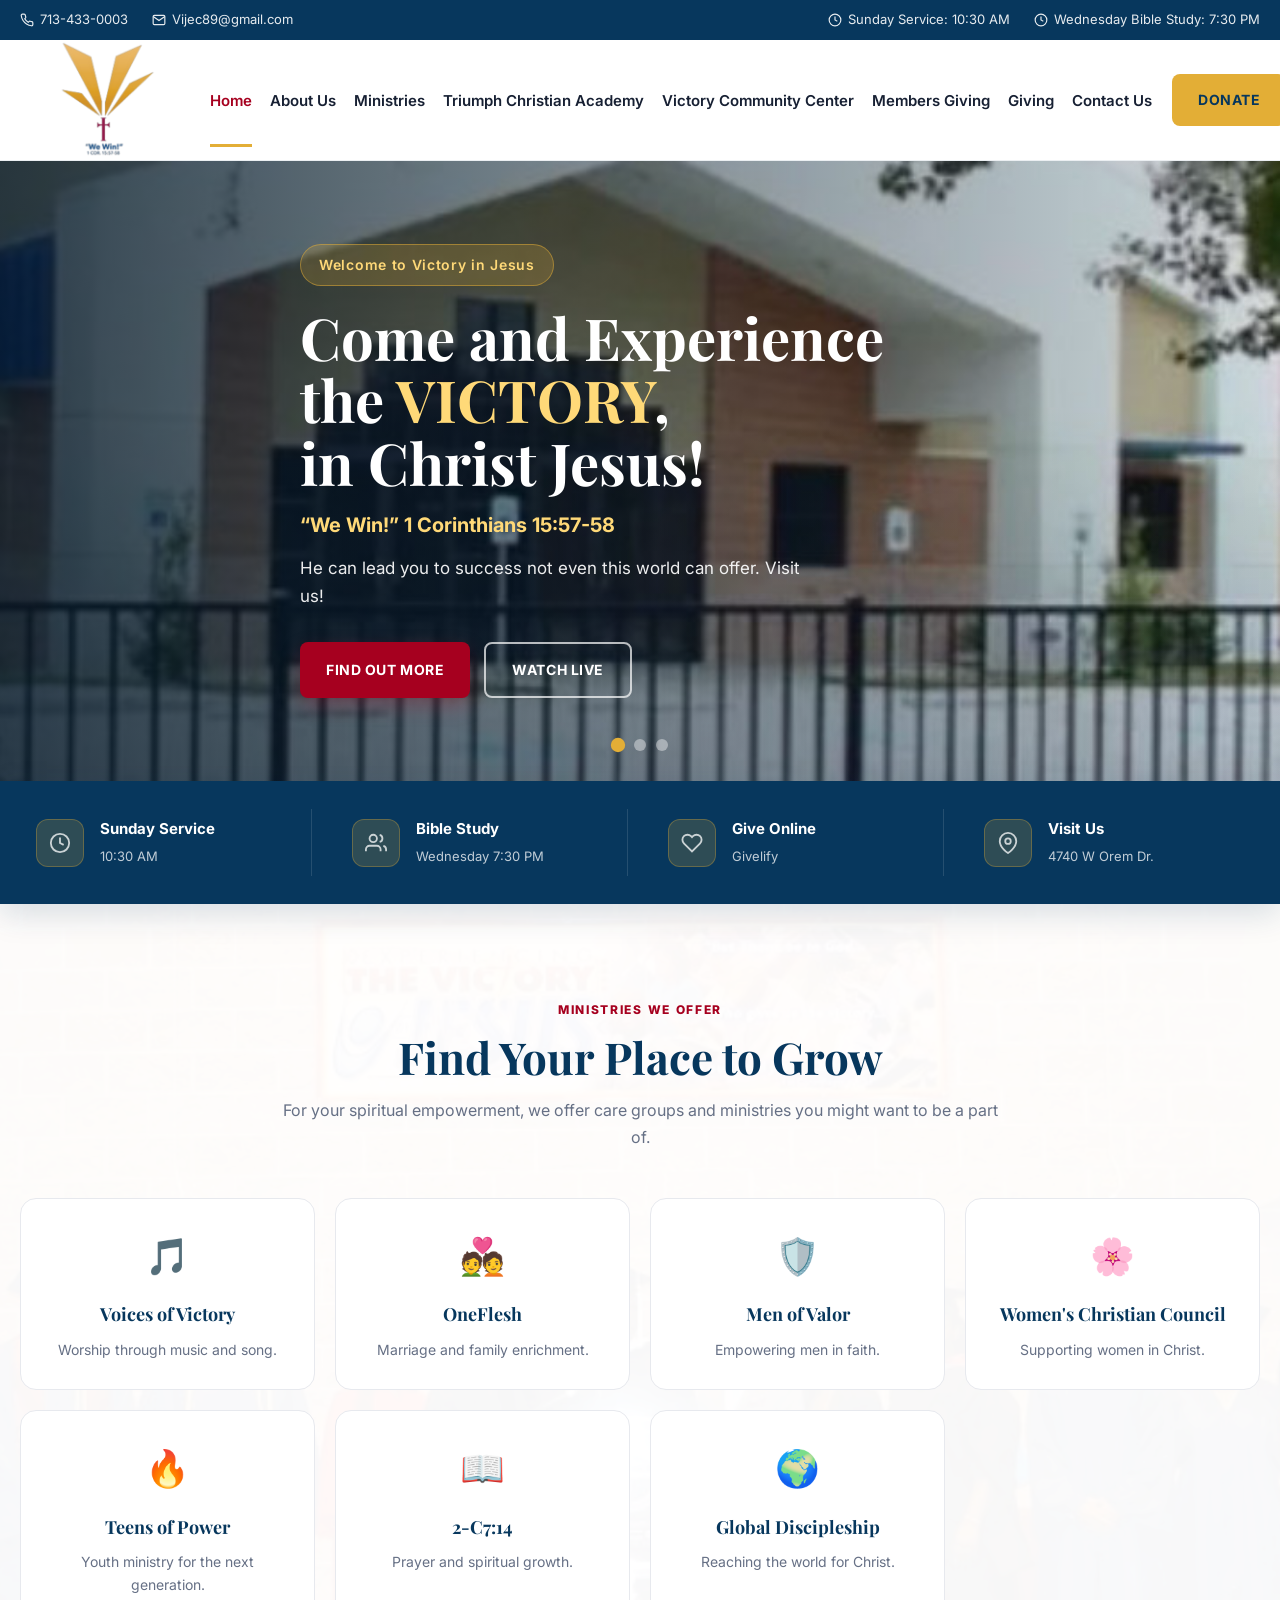
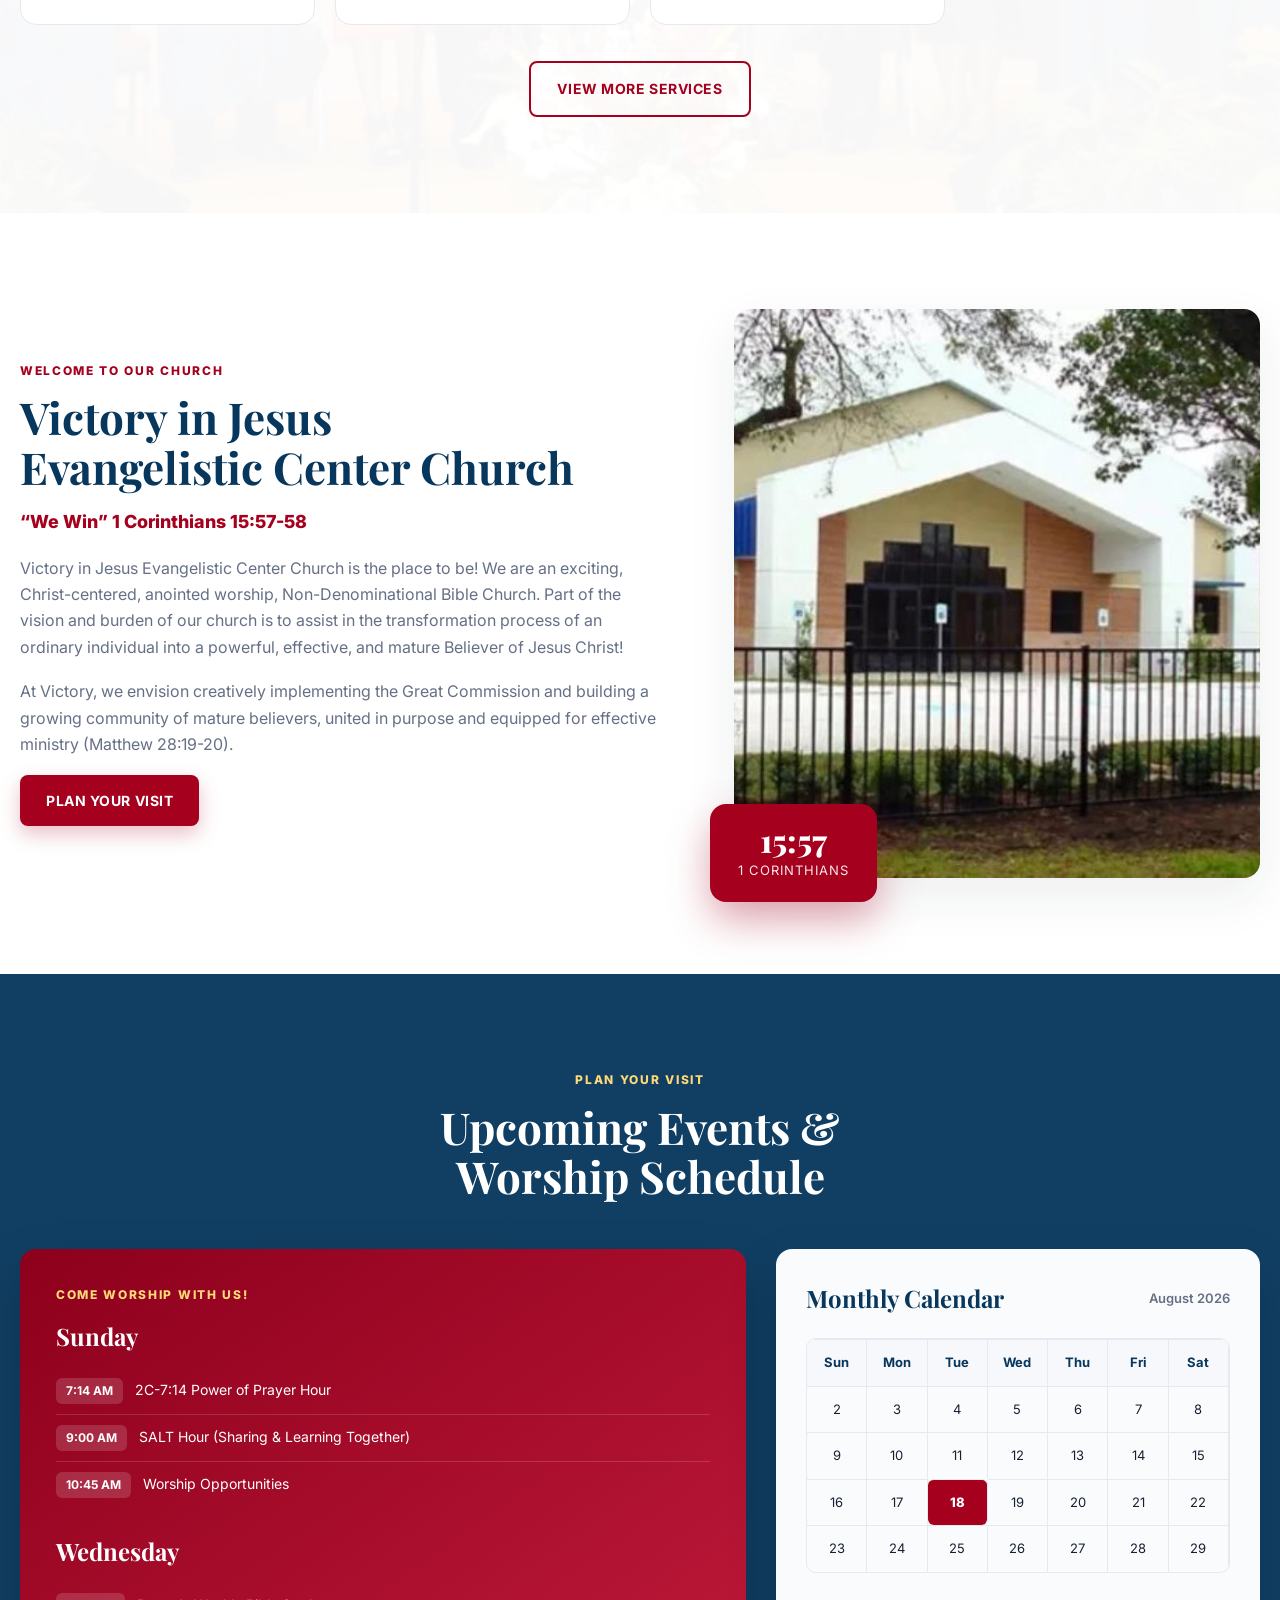
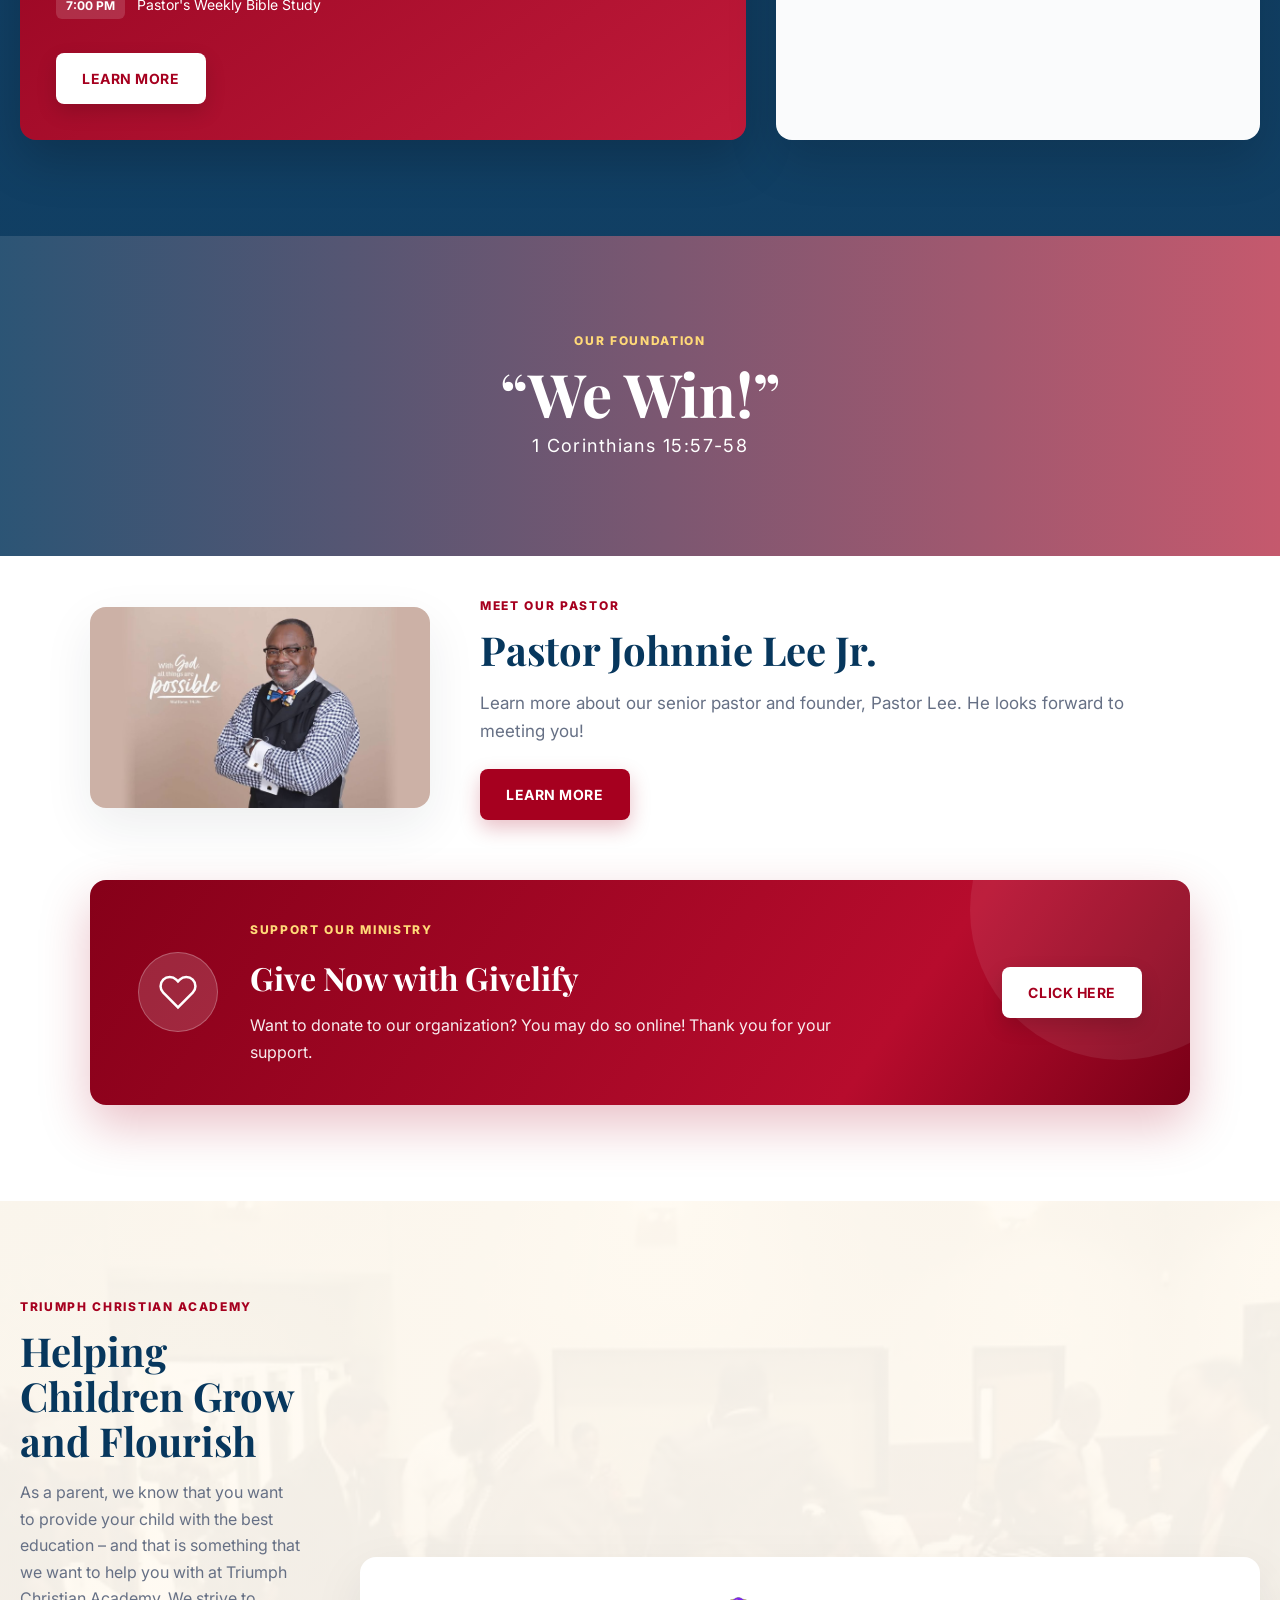
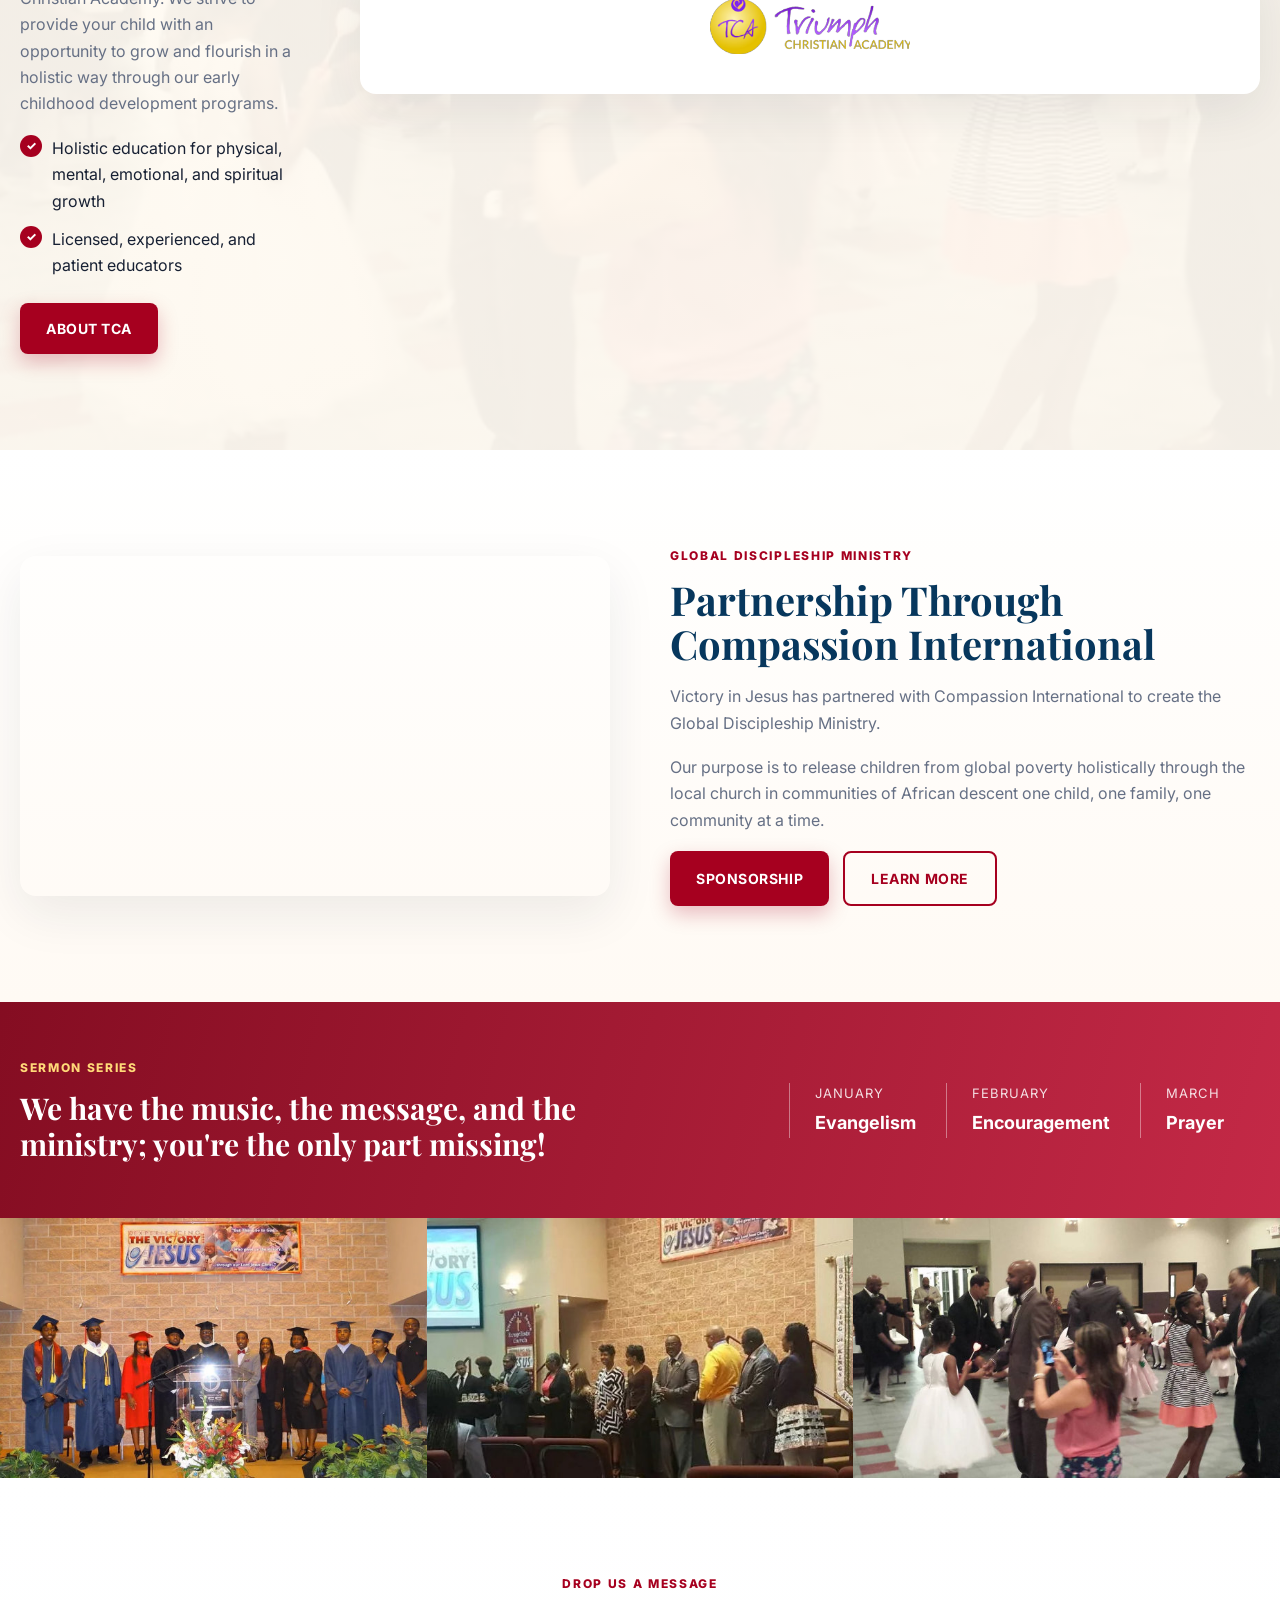
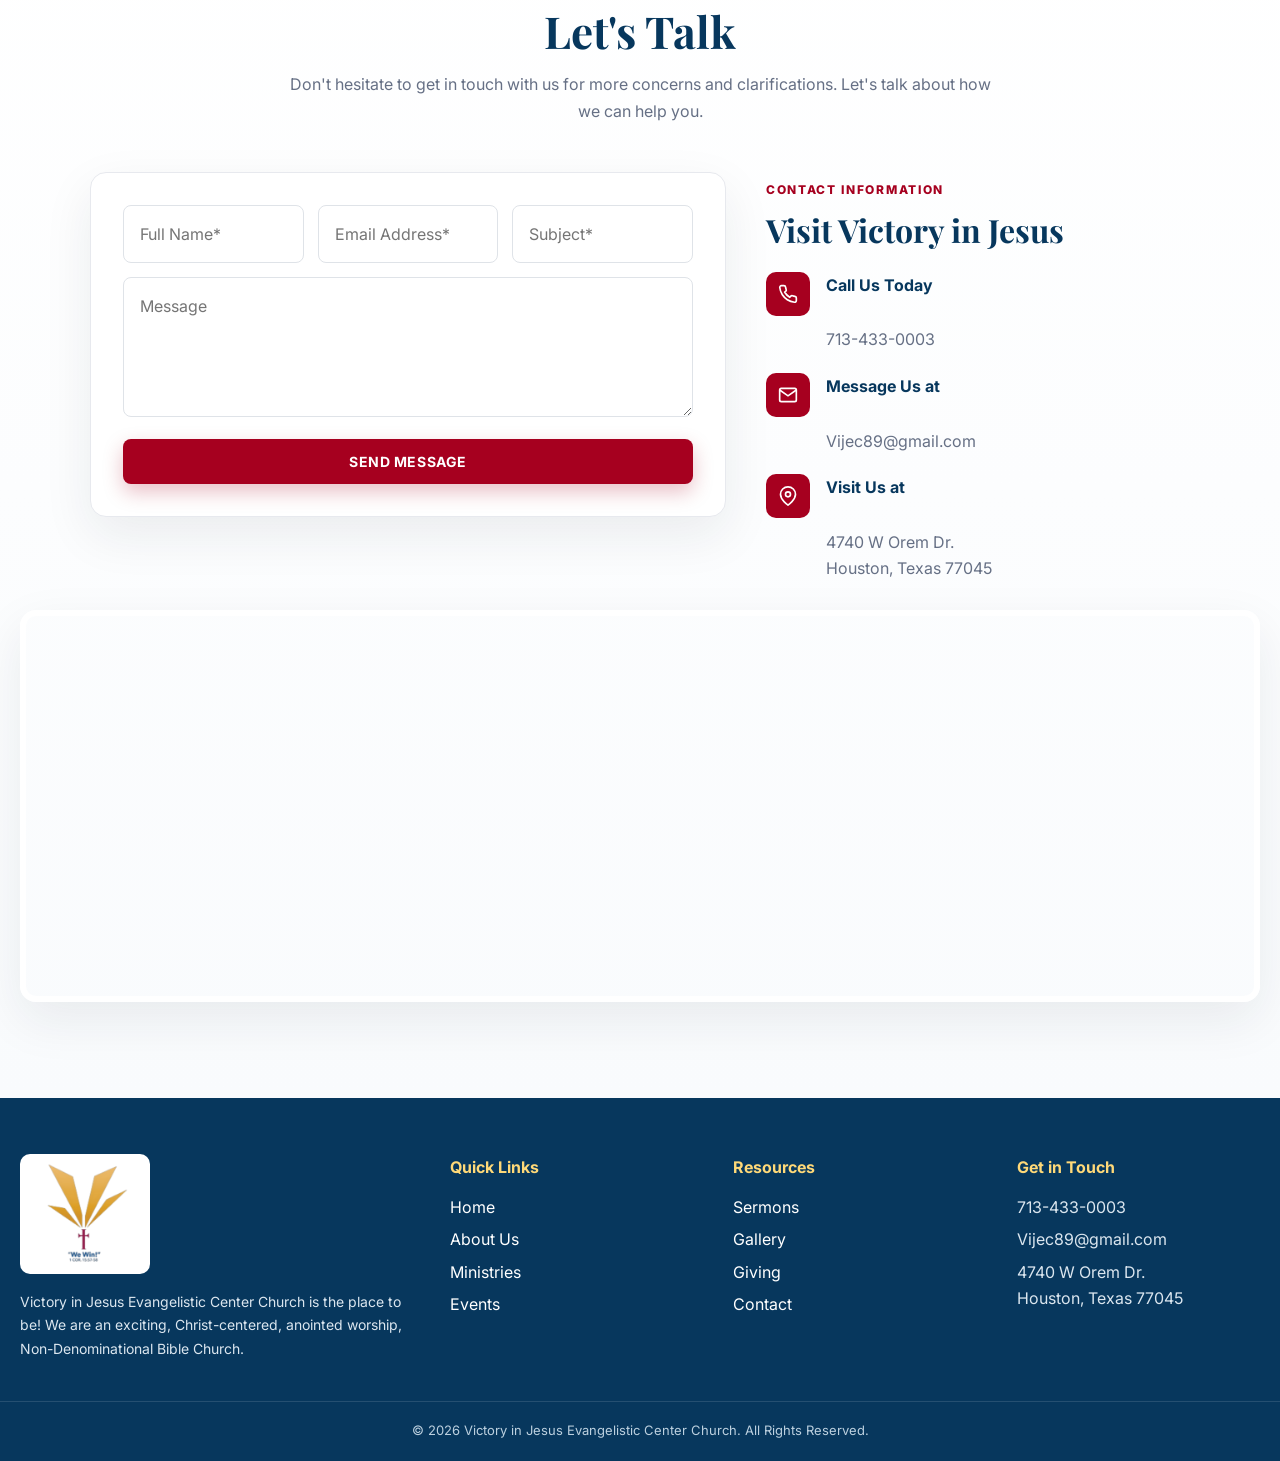
==== commit dd7eb681: "Restructure index2.html with new modern content flow and layout" ====
--- a/index2.html
+++ b/index2.html
@@ -66,79 +66,29 @@
       </div>
     </section>
 
-    <!-- About / Welcome -->
-    <section class="section about-section reveal" id="about">
-      <div class="container about-grid">
-        <div class="about-image">
-          <img src="assets/church.jpg" alt="Victory in Jesus Evangelistic Center Church building" />
-          <div class="about-badge">
-            <span class="badge-num">15:57</span>
-            <span class="badge-text">1 Corinthians</span>
-          </div>
-        </div>
-        <div class="about-content">
-          <span class="section-kicker">Welcome to Our Church</span>
-          <h2>Victory in Jesus Evangelistic Center Church</h2>
-          <p class="lead">“We Win” 1 Corinthians 15:57-58</p>
-          <p>Victory in Jesus Evangelistic Center Church is the place to be! We are an exciting, Christ-centered, anointed worship, Non-Denominational Bible Church. Part of the vision and burden of our church is to assist in the transformation process of an ordinary individual into a powerful, effective, and mature Believer of Jesus Christ!</p>
-          <p>At Victory, we envision creatively implementing the Great Commission and building a growing community of mature believers, united in purpose and equipped for effective ministry (Matthew 28:19-20).</p>
-          <div class="about-stats">
-            <div class="stat"><span class="stat-num">10:30</span><span class="stat-label">Sunday Service</span></div>
-            <div class="stat"><span class="stat-num">7:30</span><span class="stat-label">Wed Bible Study</span></div>
-            <div class="stat"><span class="stat-num">7+</span><span class="stat-label">Ministries</span></div>
-          </div>
-          <a class="btn btn-primary" href="#ministries">Learn More</a>
-        </div>
-      </div>
-    </section>
-
-    <!-- Giving Feature -->
-    <section class="section giving-section reveal" id="donation">
-      <div class="container">
-        <div class="giving-card">
-          <div class="giving-icon">
-            <svg viewBox="0 0 24 24" width="40" height="40" fill="none" stroke="currentColor" stroke-width="1.5"><path d="M20.84 4.61a5.5 5.5 0 0 0-7.78 0L12 5.67l-1.06-1.06a5.5 5.5 0 0 0-7.78 7.78l1.06 1.06L12 21.23l7.78-7.78 1.06-1.06a5.5 5.5 0 0 0 0-7.78z"/></svg>
-          </div>
-          <div class="giving-content">
-            <span class="section-kicker light">Support Our Ministry</span>
-            <h2>Give Now with Givelify</h2>
-            <p>Want to donate to our organization? You may do so online! Thank you for your support.</p>
-          </div>
-          <a class="btn btn-light" href="https://www.givelify.com/donate/victory-in-jesus-evangelistic-center-church-houston-tx-2j7wy5MjAzMTk=/donation/amount" target="_blank" rel="noopener">Click Here</a>
-        </div>
-      </div>
-    </section>
-
-    <!-- Triumph Christian Academy -->
-    <section class="section academy-section reveal">
-      <div class="container academy-grid">
-        <div class="academy-logo">
-          <img src="assets/tca-logo.png" alt="Triumph Christian Academy logo" />
-        </div>
-        <div class="academy-content">
-          <span class="section-kicker">Triumph Christian Academy</span>
-          <h2>Helping Children Grow and Flourish</h2>
-          <p>As a parent, we know that you want to provide your child with the best education – and that is something that we want to help you with at Triumph Christian Academy. We strive to provide your child with an opportunity to grow and flourish in a holistic way through our early childhood development programs.</p>
-          <ul class="check-list">
-            <li>Holistic education for physical, mental, emotional, and spiritual growth</li>
-            <li>Licensed, experienced, and patient educators</li>
-          </ul>
-          <a class="btn btn-primary" href="https://www.triumphchristianacademy.org/" target="_blank" rel="noopener">About TCA</a>
-        </div>
-      </div>
-    </section>
-
-    <!-- Scripture Parallax -->
-    <section class="parallax-band parallax-faith" aria-label="Scripture highlight">
-      <div class="parallax-overlay"></div>
-      <div class="container parallax-content reveal">
-        <span class="section-kicker light">Our Foundation</span>
-        <h2>“We Win!”</h2>
-        <p>1 Corinthians 15:57-58</p>
-      </div>
-    </section>
-
-    <!-- Ministries -->
+    <!-- Quick Info Strip (NEW vibe - stats bar right after hero) -->
+    <section class="quick-stats">
+      <div class="container quick-stats-inner">
+        <div class="quick-stat">
+          <span class="qs-icon"><svg viewBox="0 0 24 24" width="22" height="22" fill="none" stroke="currentColor" stroke-width="2"><circle cx="12" cy="12" r="10"/><polyline points="12 6 12 12 16 14"/></svg></span>
+          <div><strong>Sunday Service</strong><span>10:30 AM</span></div>
+        </div>
+        <div class="quick-stat">
+          <span class="qs-icon"><svg viewBox="0 0 24 24" width="22" height="22" fill="none" stroke="currentColor" stroke-width="2"><path d="M17 21v-2a4 4 0 0 0-4-4H5a4 4 0 0 0-4 4v2"/><circle cx="9" cy="7" r="4"/><path d="M23 21v-2a4 4 0 0 0-3-3.87"/><path d="M16 3.13a4 4 0 0 1 0 7.75"/></svg></span>
+          <div><strong>Bible Study</strong><span>Wednesday 7:30 PM</span></div>
+        </div>
+        <div class="quick-stat">
+          <span class="qs-icon"><svg viewBox="0 0 24 24" width="22" height="22" fill="none" stroke="currentColor" stroke-width="2"><path d="M20.84 4.61a5.5 5.5 0 0 0-7.78 0L12 5.67l-1.06-1.06a5.5 5.5 0 0 0-7.78 7.78l1.06 1.06L12 21.23l7.78-7.78 1.06-1.06a5.5 5.5 0 0 0 0-7.78z"/></svg></span>
+          <div><strong>Give Online</strong><span>Givelify</span></div>
+        </div>
+        <div class="quick-stat">
+          <span class="qs-icon"><svg viewBox="0 0 24 24" width="22" height="22" fill="none" stroke="currentColor" stroke-width="2"><path d="M21 10c0 7-9 13-9 13s-9-6-9-13a9 9 0 0 1 18 0z"/><circle cx="12" cy="10" r="3"/></svg></span>
+          <div><strong>Visit Us</strong><span>4740 W Orem Dr.</span></div>
+        </div>
+      </div>
+    </section>
+
+    <!-- Ministries FIRST (new flow - ministries before about) -->
     <section class="section ministries-section reveal" id="ministries">
       <div class="container">
         <div class="section-heading centered">
@@ -159,7 +109,28 @@
       </div>
     </section>
 
-    <!-- Events & Worship -->
+    <!-- About / Welcome (now after ministries) -->
+    <section class="section about-section reveal" id="about">
+      <div class="container about-grid">
+        <div class="about-content">
+          <span class="section-kicker">Welcome to Our Church</span>
+          <h2>Victory in Jesus Evangelistic Center Church</h2>
+          <p class="lead">“We Win” 1 Corinthians 15:57-58</p>
+          <p>Victory in Jesus Evangelistic Center Church is the place to be! We are an exciting, Christ-centered, anointed worship, Non-Denominational Bible Church. Part of the vision and burden of our church is to assist in the transformation process of an ordinary individual into a powerful, effective, and mature Believer of Jesus Christ!</p>
+          <p>At Victory, we envision creatively implementing the Great Commission and building a growing community of mature believers, united in purpose and equipped for effective ministry (Matthew 28:19-20).</p>
+          <a class="btn btn-primary" href="#events">Plan Your Visit</a>
+        </div>
+        <div class="about-image">
+          <img src="assets/church.jpg" alt="Victory in Jesus Evangelistic Center Church building" />
+          <div class="about-badge">
+            <span class="badge-num">15:57</span>
+            <span class="badge-text">1 Corinthians</span>
+          </div>
+        </div>
+      </div>
+    </section>
+
+    <!-- Worship Schedule + Calendar (combined events section) -->
     <section class="section events-section reveal" id="events">
       <div class="container">
         <div class="section-heading centered">
@@ -167,6 +138,24 @@
           <h2>Upcoming Events & Worship Schedule</h2>
         </div>
         <div class="events-grid">
+          <div class="worship-card">
+            <span class="section-kicker light">Come Worship with Us!</span>
+            <div class="worship-day">
+              <h3>Sunday</h3>
+              <ul>
+                <li><span class="time">7:14 AM</span> 2C-7:14 Power of Prayer Hour</li>
+                <li><span class="time">9:00 AM</span> SALT Hour (Sharing & Learning Together)</li>
+                <li><span class="time">10:45 AM</span> Worship Opportunities</li>
+              </ul>
+            </div>
+            <div class="worship-day">
+              <h3>Wednesday</h3>
+              <ul>
+                <li><span class="time">7:00 PM</span> Pastor's Weekly Bible Study</li>
+              </ul>
+            </div>
+            <a class="btn btn-light" href="#contact">Learn More</a>
+          </div>
           <div class="calendar-card">
             <div class="calendar-head"><h3>Monthly Calendar</h3><span>August 2026</span></div>
             <div class="calendar">
@@ -179,24 +168,61 @@
               </div>
             </div>
           </div>
-          <div class="worship-card">
-            <span class="section-kicker light">Come Worship with Us!</span>
-            <div class="worship-day">
-              <h3>Sunday</h3>
-              <ul>
-                <li><span class="time">7:14 AM</span> 2C-7:14 Power of Prayer Hour</li>
-                <li><span class="time">9:00 AM</span> SALT Hour (Sharing & Learning Together)</li>
-                <li><span class="time">10:45 AM</span> Worship Opportunities</li>
-              </ul>
-            </div>
-            <div class="worship-day">
-              <h3>Wednesday</h3>
-              <ul>
-                <li><span class="time">7:00 PM</span> Pastor's Weekly Bible Study</li>
-              </ul>
-            </div>
-            <a class="btn btn-light" href="#contact">Learn More</a>
-          </div>
+        </div>
+      </div>
+    </section>
+
+    <!-- Scripture Parallax (mid-page break) -->
+    <section class="parallax-band parallax-faith" aria-label="Scripture highlight">
+      <div class="parallax-overlay"></div>
+      <div class="container parallax-content reveal">
+        <span class="section-kicker light">Our Foundation</span>
+        <h2>“We Win!”</h2>
+        <p>1 Corinthians 15:57-58</p>
+      </div>
+    </section>
+
+    <!-- Pastor + Giving combined (new pairing) -->
+    <section class="section pastor-giving-section reveal">
+      <div class="container pastor-giving-grid">
+        <div class="pastor-image">
+          <img src="assets/pastor.jpg" alt="Pastor Johnnie Lee Jr." />
+        </div>
+        <div class="pastor-content">
+          <span class="section-kicker">Meet Our Pastor</span>
+          <h2>Pastor Johnnie Lee Jr.</h2>
+          <p>Learn more about our senior pastor and founder, Pastor Lee. He looks forward to meeting you!</p>
+          <a class="btn btn-primary" href="#about">Learn More</a>
+        </div>
+        <div class="giving-card">
+          <div class="giving-icon">
+            <svg viewBox="0 0 24 24" width="40" height="40" fill="none" stroke="currentColor" stroke-width="1.5"><path d="M20.84 4.61a5.5 5.5 0 0 0-7.78 0L12 5.67l-1.06-1.06a5.5 5.5 0 0 0-7.78 7.78l1.06 1.06L12 21.23l7.78-7.78 1.06-1.06a5.5 5.5 0 0 0 0-7.78z"/></svg>
+          </div>
+          <div class="giving-content">
+            <span class="section-kicker light">Support Our Ministry</span>
+            <h2>Give Now with Givelify</h2>
+            <p>Want to donate to our organization? You may do so online! Thank you for your support.</p>
+          </div>
+          <a class="btn btn-light" href="https://www.givelify.com/donate/victory-in-jesus-evangelistic-center-church-houston-tx-2j7wy5MjAzMTk=/donation/amount" target="_blank" rel="noopener">Click Here</a>
+        </div>
+      </div>
+    </section>
+
+    <!-- Triumph Christian Academy -->
+    <section class="section academy-section reveal">
+      <div class="container academy-grid">
+        <div class="academy-content">
+          <span class="section-kicker">Triumph Christian Academy</span>
+          <h2>Helping Children Grow and Flourish</h2>
+          <p>As a parent, we know that you want to provide your child with the best education – and that is something that we want to help you with at Triumph Christian Academy. We strive to provide your child with an opportunity to grow and flourish in a holistic way through our early childhood development programs.</p>
+          <ul class="check-list">
+            <li>Holistic education for physical, mental, emotional, and spiritual growth</li>
+            <li>Licensed, experienced, and patient educators</li>
+          </ul>
+          <a class="btn btn-primary" href="https://www.triumphchristianacademy.org/" target="_blank" rel="noopener">About TCA</a>
+        </div>
+        <div class="academy-logo">
+          <img src="assets/tca-logo.png" alt="Triumph Christian Academy logo" />
         </div>
       </div>
     </section>
@@ -204,6 +230,9 @@
     <!-- Global Discipleship -->
     <section class="section discipleship-section reveal">
       <div class="container discipleship-grid">
+        <div class="discipleship-media">
+          <video class="dominican-video" autoplay muted loop playsinline src="assets/dominican.mp4"></video>
+        </div>
         <div class="discipleship-content">
           <span class="section-kicker">Global Discipleship Ministry</span>
           <h2>Partnership Through Compassion International</h2>
@@ -214,24 +243,6 @@
             <a class="btn btn-outline" href="https://www.compassion.com/church-engagement/" target="_blank" rel="noopener">Learn More</a>
           </div>
         </div>
-        <div class="discipleship-media">
-          <video class="dominican-video" autoplay muted loop playsinline src="assets/dominican.mp4"></video>
-        </div>
-      </div>
-    </section>
-
-    <!-- Pastor -->
-    <section class="section pastor-section reveal">
-      <div class="container pastor-grid">
-        <div class="pastor-image">
-          <img src="assets/pastor.jpg" alt="Pastor Johnnie Lee Jr." />
-        </div>
-        <div class="pastor-content">
-          <span class="section-kicker">Meet Our Pastor</span>
-          <h2>Pastor Johnnie Lee Jr.</h2>
-          <p>Learn more about our senior pastor and founder, Pastor Lee. He looks forward to meeting you!</p>
-          <a class="btn btn-primary" href="#about">Learn More</a>
-        </div>
       </div>
     </section>
 
@@ -250,7 +261,16 @@
       </div>
     </section>
 
-    <!-- Contact -->
+    <!-- Gallery -->
+    <section class="gallery reveal" id="gallery">
+      <div class="gallery-row">
+        <div class="gallery-item"><img src="assets/gallery1.jpg" alt="Church community"/></div>
+        <div class="gallery-item"><img src="assets/gallery2.jpg" alt="Church service"/></div>
+        <div class="gallery-item"><img src="assets/gallery3.jpg" alt="Church fellowship"/></div>
+      </div>
+    </section>
+
+    <!-- Contact + Location combined -->
     <section class="section contact-section reveal" id="contact">
       <div class="container">
         <div class="section-heading centered">
@@ -258,44 +278,31 @@
           <h2>Let's Talk</h2>
           <p>Don't hesitate to get in touch with us for more concerns and clarifications. Let's talk about how we can help you.</p>
         </div>
-        <form class="contact-form">
-          <div class="form-row">
-            <input type="text" placeholder="Full Name*" />
-            <input type="email" placeholder="Email Address*" />
-            <input type="text" placeholder="Subject*" />
-          </div>
-          <textarea placeholder="Message"></textarea>
-          <button class="btn btn-primary" type="submit">Send Message</button>
-        </form>
-      </div>
-    </section>
-
-    <!-- Gallery -->
-    <section class="gallery reveal" id="gallery">
-      <div class="gallery-row">
-        <div class="gallery-item"><img src="assets/gallery1.jpg" alt="Church community"/></div>
-        <div class="gallery-item"><img src="assets/gallery2.jpg" alt="Church service"/></div>
-        <div class="gallery-item"><img src="assets/gallery3.jpg" alt="Church fellowship"/></div>
-      </div>
-    </section>
-
-    <!-- Location -->
-    <section class="section location-section reveal" id="community">
-      <div class="container location-grid">
-        <div class="location-info">
-          <span class="section-kicker">Contact Information</span>
-          <h2>Visit Victory in Jesus</h2>
-          <div class="contact-item">
-            <div class="contact-icon"><svg viewBox="0 0 24 24" width="20" height="20" fill="none" stroke="currentColor" stroke-width="2"><path d="M22 16.92v3a2 2 0 0 1-2.18 2 19.79 19.79 0 0 1-8.63-3.07 19.5 19.5 0 0 1-6-6 19.79 19.79 0 0 1-3.07-8.67A2 2 0 0 1 4.11 2h3a2 2 0 0 1 2 1.72c.127.96.361 1.903.7 2.81a2 2 0 0 1-.45 2.11L8.09 9.91a16 16 0 0 0 6 6l1.27-1.27a2 2 0 0 1 2.11-.45c.907.339 1.85.573 2.81.7A2 2 0 0 1 22 16.92z"/></svg></div>
-            <div><strong>Call Us Today</strong><br/>713-433-0003</div>
-          </div>
-          <div class="contact-item">
-            <div class="contact-icon"><svg viewBox="0 0 24 24" width="20" height="20" fill="none" stroke="currentColor" stroke-width="2"><path d="M4 4h16c1.1 0 2 .9 2 2v12c0 1.1-.9 2-2 2H4c-1.1 0-2-.9-2-2V6c0-1.1.9-2 2-2z"/><polyline points="22,6 12,13 2,6"/></svg></div>
-            <div><strong>Message Us at</strong><br/>Vijec89@gmail.com</div>
-          </div>
-          <div class="contact-item">
-            <div class="contact-icon"><svg viewBox="0 0 24 24" width="20" height="20" fill="none" stroke="currentColor" stroke-width="2"><path d="M21 10c0 7-9 13-9 13s-9-6-9-13a9 9 0 0 1 18 0z"/><circle cx="12" cy="10" r="3"/></svg></div>
-            <div><strong>Visit Us at</strong><br/>4740 W Orem Dr.<br/>Houston, Texas 77045</div>
+        <div class="contact-layout">
+          <form class="contact-form">
+            <div class="form-row">
+              <input type="text" placeholder="Full Name*" />
+              <input type="email" placeholder="Email Address*" />
+              <input type="text" placeholder="Subject*" />
+            </div>
+            <textarea placeholder="Message"></textarea>
+            <button class="btn btn-primary" type="submit">Send Message</button>
+          </form>
+          <div class="location-info">
+            <span class="section-kicker">Contact Information</span>
+            <h2>Visit Victory in Jesus</h2>
+            <div class="contact-item">
+              <div class="contact-icon"><svg viewBox="0 0 24 24" width="20" height="20" fill="none" stroke="currentColor" stroke-width="2"><path d="M22 16.92v3a2 2 0 0 1-2.18 2 19.79 19.79 0 0 1-8.63-3.07 19.5 19.5 0 0 1-6-6 19.79 19.79 0 0 1-3.07-8.67A2 2 0 0 1 4.11 2h3a2 2 0 0 1 2 1.72c.127.96.361 1.903.7 2.81a2 2 0 0 1-.45 2.11L8.09 9.91a16 16 0 0 0 6 6l1.27-1.27a2 2 0 0 1 2.11-.45c.907.339 1.85.573 2.81.7A2 2 0 0 1 22 16.92z"/></svg></div>
+              <div><strong>Call Us Today</strong><br/>713-433-0003</div>
+            </div>
+            <div class="contact-item">
+              <div class="contact-icon"><svg viewBox="0 0 24 24" width="20" height="20" fill="none" stroke="currentColor" stroke-width="2"><path d="M4 4h16c1.1 0 2 .9 2 2v12c0 1.1-.9 2-2 2H4c-1.1 0-2-.9-2-2V6c0-1.1.9-2 2-2z"/><polyline points="22,6 12,13 2,6"/></svg></div>
+              <div><strong>Message Us at</strong><br/>Vijec89@gmail.com</div>
+            </div>
+            <div class="contact-item">
+              <div class="contact-icon"><svg viewBox="0 0 24 24" width="20" height="20" fill="none" stroke="currentColor" stroke-width="2"><path d="M21 10c0 7-9 13-9 13s-9-6-9-13a9 9 0 0 1 18 0z"/><circle cx="12" cy="10" r="3"/></svg></div>
+              <div><strong>Visit Us at</strong><br/>4740 W Orem Dr.<br/>Houston, Texas 77045</div>
+            </div>
           </div>
         </div>
         <div class="map-wrap"><iframe src="https://www.google.com/maps/embed?pb=!1m18!1m12!1m3!1d3468.1690377111136!2d-95.45363838497998!3d29.62783334508753!2m3!1f0!2f0!3f0!3m2!1i1024!2i768!4f13.1!3m3!1m2!1s0x8640ebb37f9143eb%3A0x9636a3b5bf535cc!2s4740%20W%20Orem%20Dr%2C%20Houston%2C%20TX%2077045%2C%20USA!5e0!3m2!1sen!2sph!4v1651695103146!5m2!1sen!2sph" style="border:0;" allowfullscreen="" loading="lazy" referrerpolicy="no-referrer-when-downgrade"></iframe></div>
--- a/style2.css
+++ b/style2.css
@@ -90,12 +90,21 @@
 .section-heading p{color:var(--muted);margin:0}
 .centered{text-align:center}
 
+/* ===== Quick Stats Strip ===== */
+.quick-stats{background:var(--deep);color:#fff;padding:28px 0;position:relative;z-index:5;box-shadow:0 10px 30px rgba(7,55,93,.15)}
+.quick-stats-inner{display:grid;grid-template-columns:repeat(4,1fr);gap:24px}
+.quick-stat{display:flex;align-items:center;gap:16px;padding:8px 16px;border-right:1px solid rgba(255,255,255,.12)}
+.quick-stat:last-child{border-right:none}
+.qs-icon{width:48px;height:48px;border-radius:12px;background:rgba(227,174,54,.18);color:var(--gold-light);display:flex;align-items:center;justify-content:center;flex-shrink:0;border:1px solid rgba(227,174,54,.3)}
+.quick-stat strong{display:block;font-size:15px;color:#fff}
+.quick-stat span{font-size:13px;color:rgba(255,255,255,.75)}
+
 /* ===== About ===== */
-.about-grid{display:grid;grid-template-columns:1fr 1fr;gap:70px;align-items:center}
+.about-grid{display:grid;grid-template-columns:1.1fr .9fr;gap:70px;align-items:center}
 .about-image{position:relative}
 .about-image img{width:100%;border-radius:var(--radius);box-shadow:var(--shadow);transition:transform .4s}
 .about-image:hover img{transform:scale(1.02)}
-.about-badge{position:absolute;bottom:-24px;right:-24px;background:var(--burgundy);color:#fff;border-radius:var(--radius);padding:20px 28px;text-align:center;box-shadow:0 18px 40px rgba(166,0,31,.35)}
+.about-badge{position:absolute;bottom:-24px;left:-24px;background:var(--burgundy);color:#fff;border-radius:var(--radius);padding:20px 28px;text-align:center;box-shadow:0 18px 40px rgba(166,0,31,.35)}
 .badge-num{display:block;font-size:32px;font-weight:800;font-family:'Playfair Display',serif;line-height:1}
 .badge-text{font-size:13px;letter-spacing:.08em;text-transform:uppercase;opacity:.9}
 .about-content h2{font-size:44px;line-height:1.12;margin:0 0 16px;color:var(--deep);text-wrap:balance}
@@ -176,13 +185,14 @@
 .discipleship-media{border-radius:var(--radius);overflow:hidden;box-shadow:var(--shadow);position:relative;min-height:340px}
 .dominican-video{position:absolute;inset:0;width:100%;height:100%;object-fit:cover}
 
-/* ===== Pastor ===== */
-.pastor-section{padding-top:40px}
-.pastor-grid{display:grid;grid-template-columns:340px 1fr;gap:60px;align-items:center;max-width:960px}
+/* ===== Pastor + Giving ===== */
+.pastor-giving-section{padding-top:40px}
+.pastor-giving-grid{display:grid;grid-template-columns:340px 1fr;gap:50px;align-items:center;max-width:1100px}
 .pastor-image img{width:100%;border-radius:var(--radius);box-shadow:var(--shadow);transition:transform .35s}
 .pastor-image:hover img{transform:translateY(-5px)}
 .pastor-content h2{font-size:40px;line-height:1.12;margin:0 0 16px;color:var(--deep)}
 .pastor-content p{margin:0 0 24px;color:var(--muted);font-size:17px}
+.pastor-giving-grid .giving-card{grid-column:1/-1;margin-top:10px}
 
 /* ===== Sermon ===== */
 .sermon-strip{background:linear-gradient(105deg,rgba(126,0,22,.95),rgba(191,23,55,.92)),url('assets/gallery1.jpg') center/cover fixed;color:#fff;padding:56px 0}
@@ -195,12 +205,15 @@
 
 /* ===== Contact ===== */
 .contact-section{background:linear-gradient(180deg,#fff,#f9fbfd)}
-.contact-form{background:#fff;padding:32px;border:1px solid var(--line);border-radius:var(--radius);box-shadow:var(--shadow);max-width:900px;margin:0 auto}
+.contact-layout{display:grid;grid-template-columns:1.2fr .8fr;gap:40px;align-items:start;max-width:1100px;margin:0 auto}
+.contact-form{background:#fff;padding:32px;border:1px solid var(--line);border-radius:var(--radius);box-shadow:var(--shadow)}
 .form-row{display:grid;grid-template-columns:repeat(3,1fr);gap:14px;margin-bottom:14px}
 .contact-form input,.contact-form textarea{width:100%;padding:15px 16px;border:1px solid #dfe3e8;border-radius:8px;font:inherit;transition:border-color .2s,box-shadow .2s}
 .contact-form input:focus,.contact-form textarea:focus{outline:none;border-color:rgba(11,63,105,.55);box-shadow:0 0 0 4px rgba(11,63,105,.08)}
 .contact-form textarea{min-height:140px;resize:vertical;margin-bottom:14px}
 .contact-form .btn{width:100%}
+.contact-layout .location-info{padding:8px 0}
+.contact-layout .location-info h2{font-size:32px;margin:0 0 24px}
 
 /* ===== Gallery ===== */
 .gallery-row{display:grid;grid-template-columns:repeat(3,1fr);height:260px;overflow:hidden}
@@ -247,11 +260,11 @@
   .main-nav{display:none}
   .nav-wrap{justify-content:space-between}
   .hero h1{font-size:44px}
-  .about-grid,.discipleship-grid,.location-grid{grid-template-columns:1fr}
+  .about-grid,.discipleship-grid,.location-grid,.contact-layout{grid-template-columns:1fr}
   .academy-grid{grid-template-columns:1fr;text-align:center}
   .academy-logo{margin:auto;max-width:280px}
   .check-list{text-align:left}
-  .pastor-grid{grid-template-columns:1fr;max-width:680px}
+  .pastor-giving-grid{grid-template-columns:1fr;max-width:680px}
   .sermon-inner{flex-direction:column;align-items:flex-start}
   .events-grid{grid-template-columns:1fr}
   .footer-grid{grid-template-columns:1fr 1fr}
@@ -259,6 +272,9 @@
   .parallax-band,.events-section,.sermon-strip{background-attachment:scroll}
   .giving-card{flex-direction:column;text-align:center;padding:36px 28px}
   .giving-content p{margin:0 auto}
+  .quick-stats-inner{grid-template-columns:repeat(2,1fr);gap:16px}
+  .quick-stat{border-right:none;border-bottom:1px solid rgba(255,255,255,.12);padding:12px 8px}
+  .quick-stat:nth-last-child(-n+2){border-bottom:none}
 }
 
 @media (max-width:640px){
@@ -272,7 +288,7 @@
   .section{padding:64px 0}
   .section-heading h2,.about-content h2,.academy-content h2,.discipleship-content h2,.pastor-content h2,.location-info h2{font-size:32px}
   .about-grid{gap:48px}
-  .about-badge{bottom:-16px;right:-8px;padding:14px 20px}
+  .about-badge{bottom:-16px;left:-8px;padding:14px 20px}
   .about-stats{gap:24px}
   .ministry-grid{grid-template-columns:repeat(2,1fr)}
   .form-row{grid-template-columns:1fr}
@@ -283,4 +299,7 @@
   .parallax-content h2{font-size:44px}
   .series-list{flex-wrap:wrap}
   .giving-card{padding:28px 20px}
+  .quick-stats-inner{grid-template-columns:1fr}
+  .quick-stat{border-bottom:1px solid rgba(255,255,255,.12)}
+  .quick-stat:last-child{border-bottom:none}
 }
